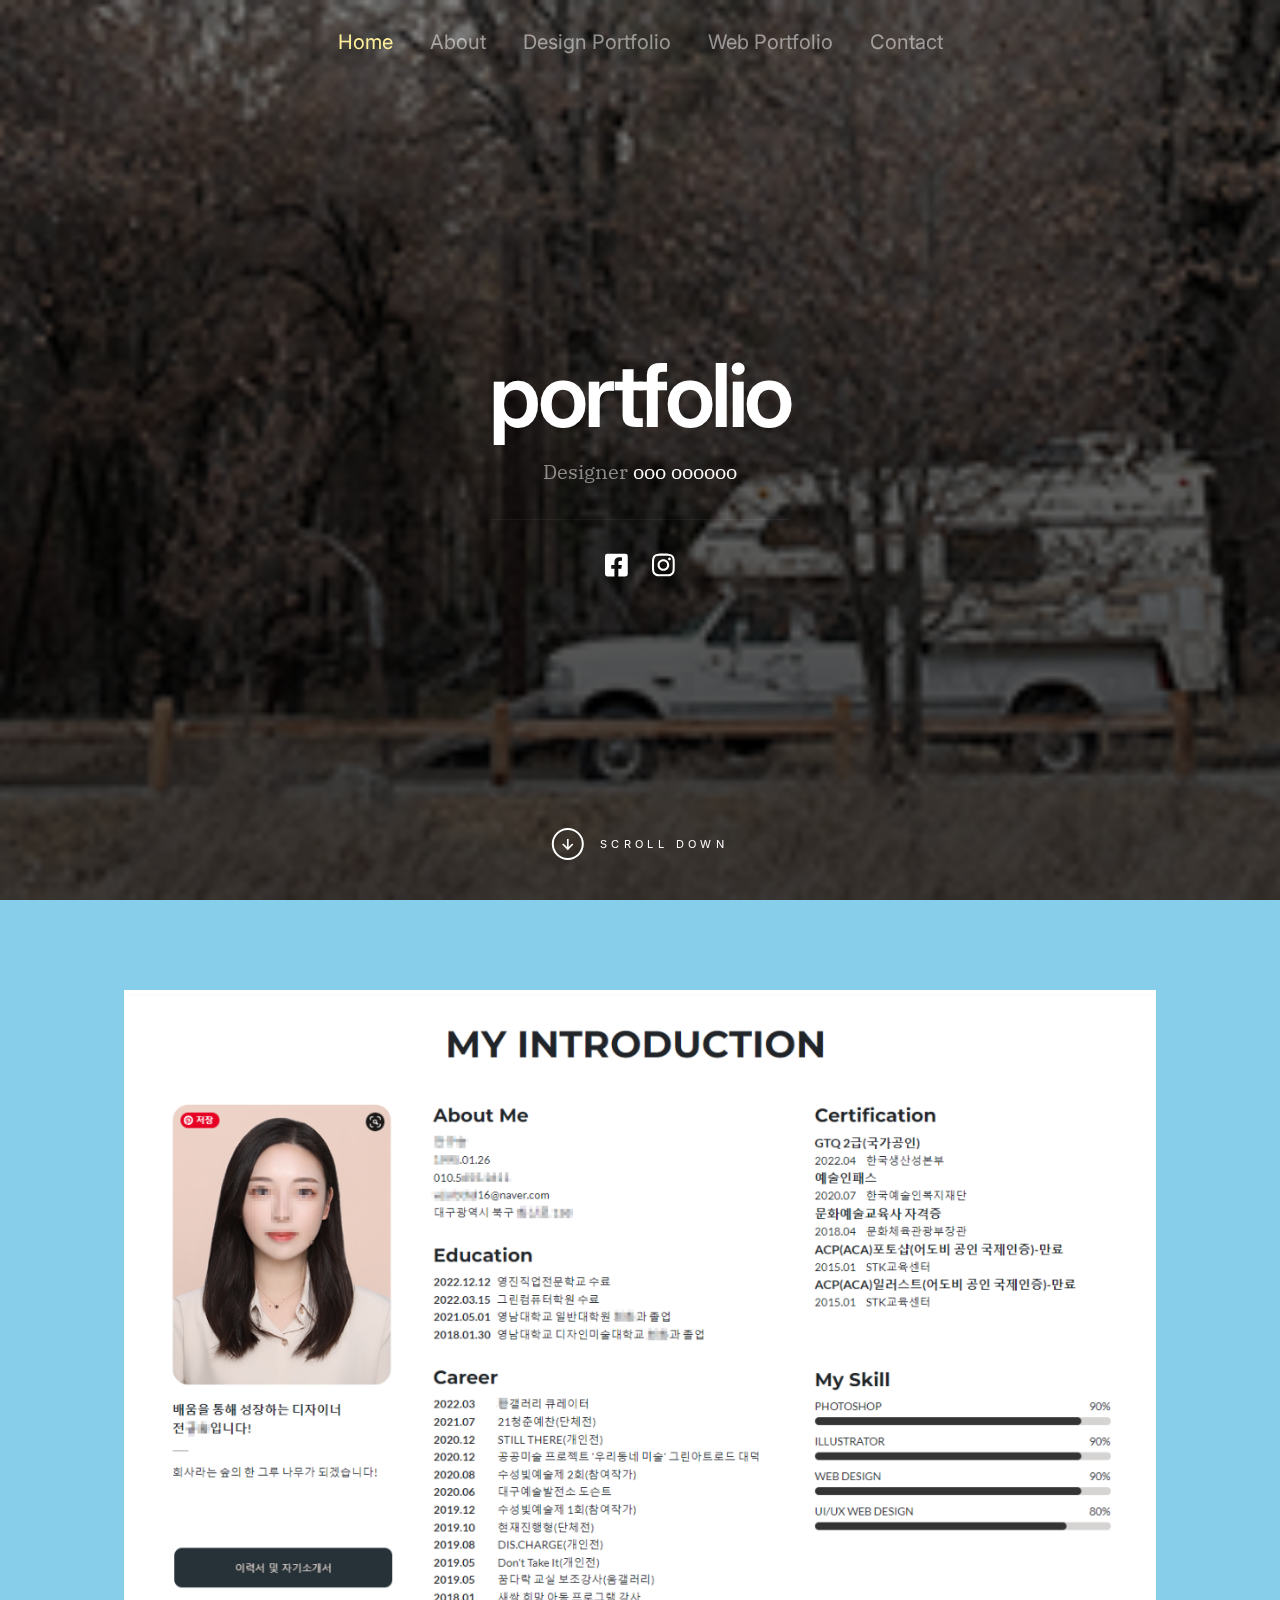
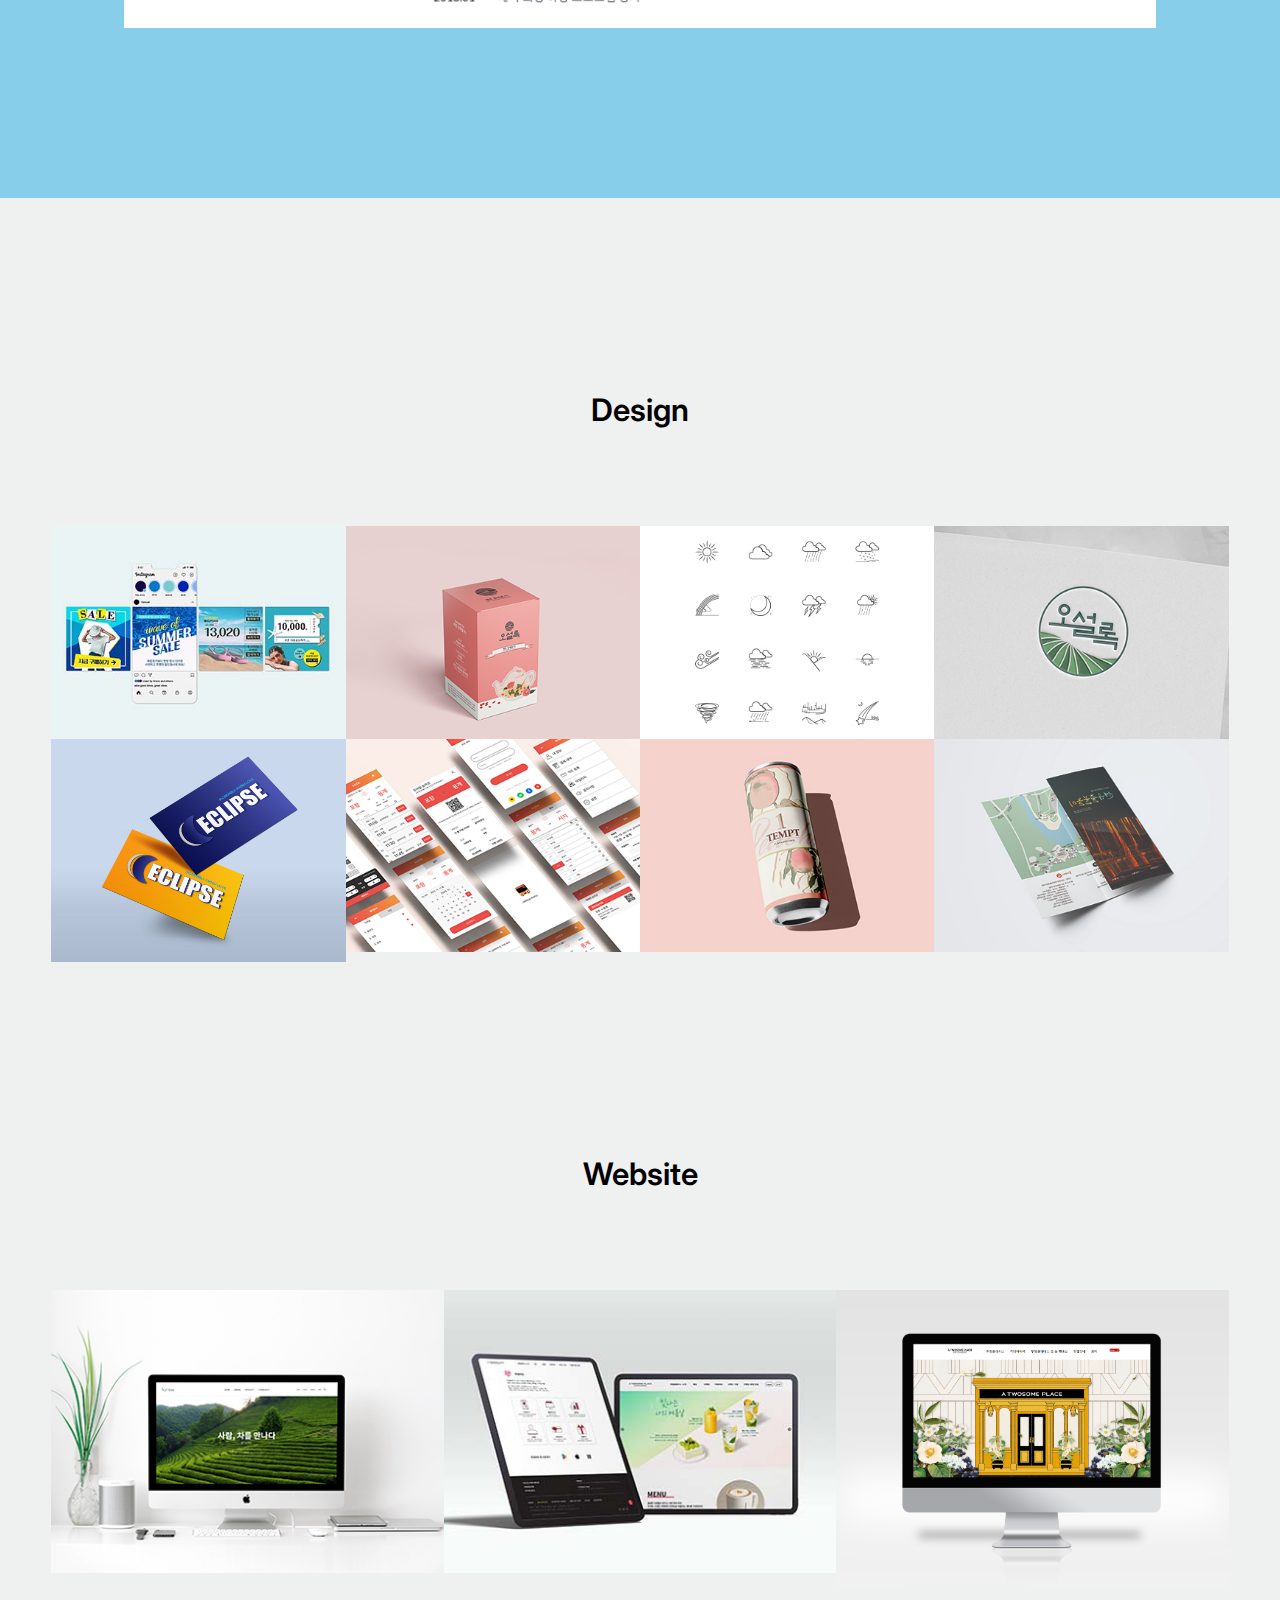
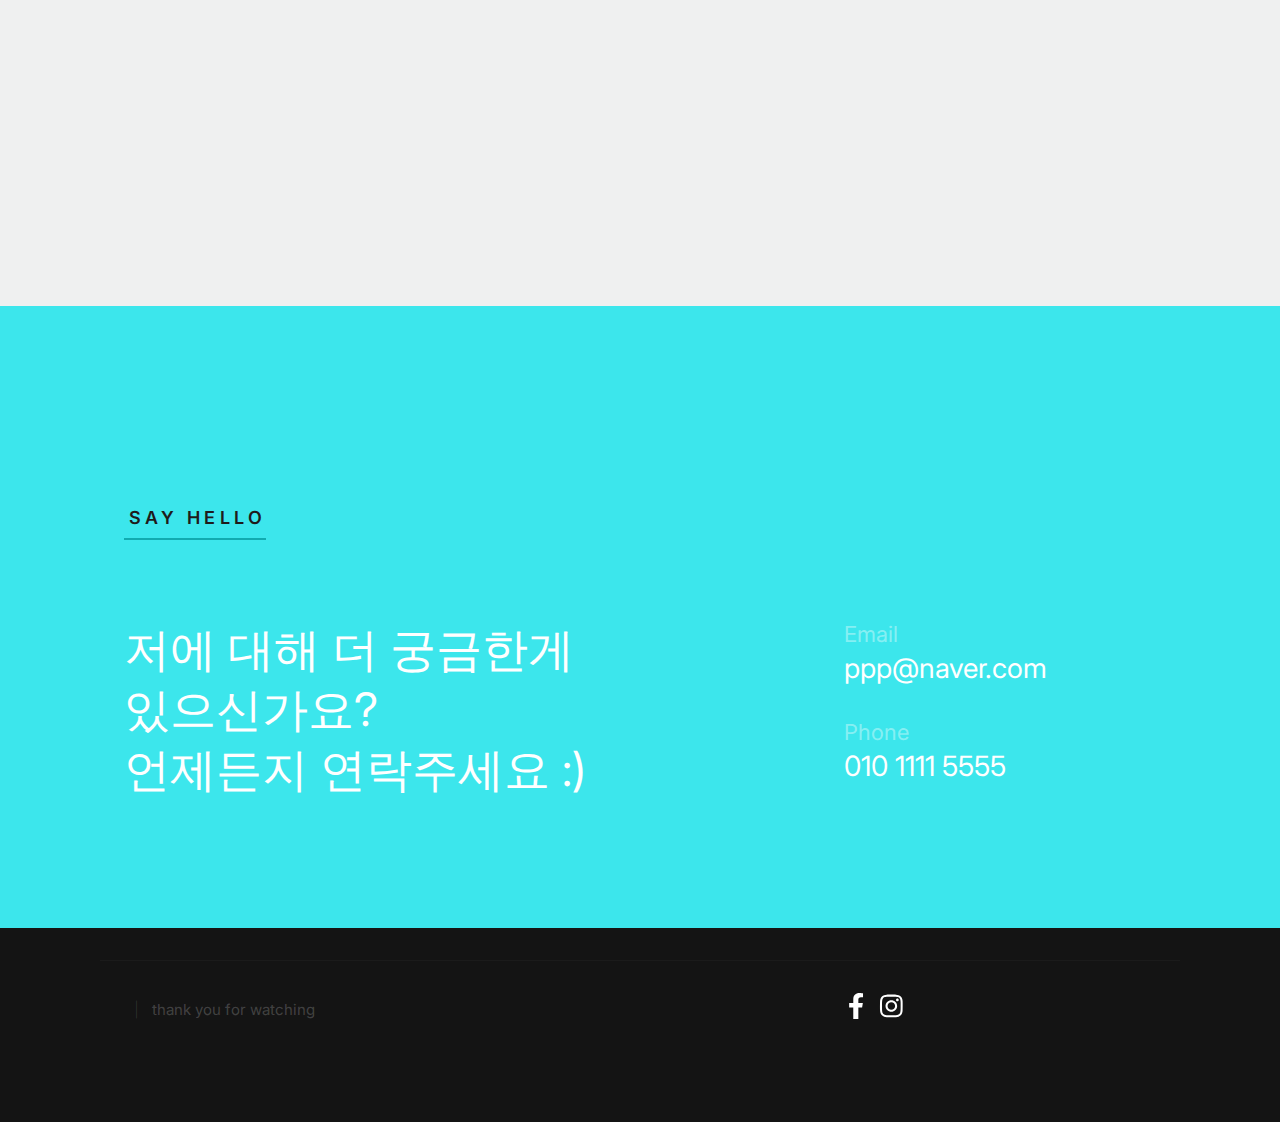
==== index.html @ 95a9b595 "이름 변경" ====
<!DOCTYPE html>
<html class="no-js" lang="en">

<head>

    <!--- basic page needs
    ================================================== -->
    <meta charset="utf-8">
    <title>ooo's Portfolio </title>
    <meta name="description" content="portfolio">

    <!-- mobile specific metas
    ================================================== -->
    <meta name="viewport" content="width=device-width, initial-scale=1">

    <!-- CSS
    ================================================== -->
    <link rel="stylesheet" href="css/styles.css">
    <link rel="stylesheet" href="css/vendor.css">

    <!-- script
    ================================================== -->
    <script defer src="js/vendor/fontawesome/all.min.js"></script>

    <!-- favicons
    ================================================== -->
    <link rel="apple-touch-icon" sizes="180x180" href="apple-touch-icon.png">
    <link rel="icon" type="image/png" sizes="32x32" href="favicon-32x32.png">
    <link rel="icon" type="image/png" sizes="16x16" href="favicon-16x16.png">
    <link rel="manifest" href="site.webmanifest">

</head>

<body id="top" class="ss-preload">


    <!-- preloader
    ================================================== -->
    <div id="preloader">
        <div id="loader"></div>
    </div>


    <!-- header
    ================================================== -->
    <header class="s-header">
        <div class="row s-header__nav-wrap">
            <nav class="s-header__nav">
                <ul>
                    <li class="current"><a class="smoothscroll" href="#hero">Home</a></li>
                    <li><a class="smoothscroll" href="#about">About</a></li>
                    <li><a class="smoothscroll" href="#portfolio">Design Portfolio</a></li>
                    <li><a class="smoothscroll" href="#portfolio2">Web Portfolio</a></li>
                    <li><a class="smoothscroll" href="#contact">Contact</a></li>
                </ul>
            </nav>
        </div> <!-- end row -->

        <a class="s-header__menu-toggle" href="#0" title="Menu">
            <span class="s-header__menu-icon"></span>
        </a>
    </header> <!-- end s-header -->


    <!-- hero
    ================================================== -->
    <section id="hero" class="s-hero target-section">
        <div class="s-hero__bg rellax" data-rellax-speed="-7"></div>
        <div class="row s-hero__content">
            <div class="column">
                <div class="s-hero__content-about">
                    <h1 class="dancing">portfolio</h1>
                    <h3>
                        Designer <a class="smoothscroll" href="#about">ooo oooooo</a>
                    </h3>

                    <div class="s-hero__content-social">
                        <a href="" target="_blank"><i class="fab fa-facebook-square" aria-hidden="true"></i></a>
                        <a href="" target="_blank"><i class="fab fa-instagram" aria-hidden="true"></i></a>
                    </div>
                </div> <!-- end s-hero__content-about -->
            </div>
        </div> <!-- s-hero__content -->

        <div class="s-hero__scroll">
            <a href="#about" class="s-hero__scroll-link smoothscroll">
                <span class="scroll-arrow">
                    <svg xmlns="http://www.w3.org/2000/svg" width="24" height="24" viewBox="0 0 24 24" style="fill:rgba(0, 0, 0, 1);">
                        <path d="M18.707 12.707L17.293 11.293 13 15.586 13 6 11 6 11 15.586 6.707 11.293 5.293 12.707 12 19.414z"></path>
                    </svg>
                </span>
                <span class="scroll-text">Scroll Down</span>
            </a>
        </div> <!-- s-hero__scroll -->
    </section> <!-- end s-hero -->


    <!-- about
    ================================================== -->
    <section id="about" class="s-about target-section">
        <div class="row">
            <div class="column large-12 tab-12">
                <img src="images/about.png">
            </div>
        </div> <!-- end row -->
    </section> <!-- end s-about -->


    <!-- portfolio
    ================================================== -->
    <section id="portfolio" class="s-portfolio target-section">

        <div class="row s-portfolio__header">
            <div class="column large-12">
                <h3>Design </h3>
            </div>
        </div>

        <div class="row collapse block-large-1-4 block-medium-1-4 block-tab-1-2 block-500-stack folio-list">
            <div class="column folio-item">
                <a href="#modal-01" class="folio-item__thumb">
                    <img src="images/portfolio/port04.jpg" srcset="images/portfolio/port04.jpg, 
                                 images/portfolio/port04.jpg" alt="">
                </a>
            </div> <!-- end folio-item -->

            <div class="column folio-item">
                <a href="#modal-02" class="folio-item__thumb">
                    <img src="images/portfolio/port07.jpg" srcset="images/portfolio/port07.jpg, 
                                 images/portfolio/port07.jpg" alt="">
                </a>
            </div> <!-- end folio-item -->

            <div class="column folio-item">
                <a href="#modal-03" class="folio-item__thumb">
                    <img src="images/portfolio/port09.jpg" srcset="images/portfolio/port09.jpg, 
                                 images/portfolio/port09.jpg" alt="">
                </a>
            </div> <!-- end folio-item -->

            <div class="column folio-item">
                <a href="#modal-04" class="folio-item__thumb">
                    <img src="images/portfolio/port10.jpg" srcset="images/portfolio/port10.jpg, 
                                 images/portfolio/port02.jpg" alt="">
                </a>
            </div> <!-- end folio-item -->

            <div class="column folio-item">
                <a href="#modal-05" class="folio-item__thumb">
                    <img src="images/portfolio/logo1.png" srcset="images/portfolio/logo1.png, 
                                 images/portfolio/port10.png" alt="">
                </a>
            </div> <!-- end folio-item -->

            <div class="column folio-item">
                <a href="#modal-06" class="folio-item__thumb">
                    <img src="images/portfolio/port02.jpg" srcset="images/portfolio/port02.jpg, 
                                 images/portfolio/port10.jpg" alt="">
                </a>
            </div> <!-- end folio-item -->

            <div class="column folio-item">
                <a href="#modal-07" class="folio-item__thumb">
                    <img src="images/portfolio/port11.jpg" srcset="images/portfolio/port11.jpg, 
                                 images/portfolio/port11.jpg" alt="">
                </a>
            </div> <!-- end folio-item -->

            <div class="column folio-item">
                <a href="#modal-08" class="folio-item__thumb">
                    <img src="images/portfolio/port08.jpg" srcset="images/portfolio/port08.jpg, 
                                 images/portfolio/port08.jpg" alt="">
                </a>
            </div>
            <!-- end folio-item -->

        </div> <!-- end folio-list -->


        <!-- portfolio2
    ================================================== -->
        <section id="portfolio2" class="s-portfolio target-section">
            <div class="row s-portfolio__header">
                <div class="column large-12">
                    <h3>Website</h3>
                </div>
            </div>

            <div class="row collapse block-large-1-3 block-medium-1-3 block-tab-1-2 block-500-stack folio-list">

                <div class="column folio-item">
                    <a href="#modal-09" class="folio-item__thumb">
                        <img src="images/portfolio/port05.jpg" srcset="images/portfolio/port05.jpg, 
                                 images/portfolio/port05.jpg" alt="">
                    </a>

                </div> <!-- end folio-item -->
                <div class="column folio-item">
                    <a href="#modal-10" class="folio-item__thumb">
                        <img src="images/portfolio/port01.jpg" srcset="images/portfolio/port01.jpg, 
                                 images/portfolio/port01.jpg" alt="">
                    </a>
                </div> <!-- end folio-item -->
                <div class="column folio-item">
                    <a href="#modal-11" class="folio-item__thumb">
                        <img src="images/portfolio/shm.png" srcset="images/portfolio/shm.png, 
                                 images/portfolio/shm.png" alt="">
                    </a>
                </div> <!-- end folio-item -->
            </div>
        </section>


        <!-- Modal Templates Popup
        =========================================================== -->
        <div id="modal-01" hidden>
            <div class="modal-popup">
                <img src="images/portfolio/01.jpg" alt="" />

                <div class="modal-popup__desc">
                    <h5> 라이브플래닛 </h5>
                    <div>
                        <p class="ps"></p>
                        <ul class="modal-popup__cat">
                            <li>UI/UX Design </li>
                            <li>Product Design</li>
                        </ul>
                        <!--                        <a href="https://dlwjd950.cafe24.com/" target="_blank" class="modal-popup__details"></a>-->
                    </div>
                </div>
            </div>
        </div> <!-- end modal -->

        <div id="modal-02" hidden>
            <div class="modal-popup">
                <img src="images/portfolio/m04.jpg" alt="" />

                <div class="modal-popup__desc">
                    <h5> 아지냥이 UX/UI 리뉴얼 디자인 </h5>
                    <div>
                        <p class="ps"></p>
                        <ul class="modal-popup__cat">
                            <li>UI/UX Design</li>
                            <li>Figma</li>
                            <li>Illustration</li>
                        </ul>
                    </div>

                </div>

            </div>
        </div> <!-- end modal -->

        <div id="modal-03" hidden>
            <div class="modal-popup">
                <img src="images/portfolio/gallery/04.jpg" alt="" />
                <div class="modal-popup__desc">
                    <h5> 기획전 디자인 </h5>
                    <p class="ps"></p>
                    <ul class="modal-popup__cat">
                        <li> Photoshop </li>
                        <li> Illustrator </li>
                    </ul>
                    <a href="https://whip-hawthorn-707.notion.site/dd5f001704ab401f9f159dbafc8eb142?v=16f1c2e330794a08ac2a9f6a96695643" target="_blank" class="modal-popup__details"> 배너&기획전 전체보기 </a>
                </div>
            </div>
        </div> <!-- end modal -->

        <div id="modal-04" hidden>
            <div class="modal-popup">
                <img src="images/portfolio/gallery/상세페이지.jpg" alt="" />

                <div class="modal-popup__desc">
                    <h5>애니메리코이 블랑킷 제품 상세페이지</h5>
                    <p class="ps"></p>
                    <ul class="modal-popup__cat">
                        <li>Product Detail Page</li>
                        <li>Illustration</li>
                    </ul>
                </div>

            </div>
        </div> <!-- end modal -->

        <div id="modal-05" hidden>
            <div class="modal-popup">
                <img src="images/portfolio/gallery/05.jpg" alt="" />
                <div class="modal-popup__desc">
                    <h5>배너&amp;페이지 디자인</h5>
                    <p class="ps"></p>
                    <ul class="modal-popup__cat">
                        <li>Photoshop</li>
                        <li>Illustrator</li>
                    </ul>
                    <a href="#" class="modal-popup__details"> 배너&amp;페이지 디자인 전체보기</a>
                </div>
            </div>
        </div> <!-- end modal -->

        <div id="modal-06" hidden>
            <div class="modal-popup">
                <img src="images/portfolio/06.jpg" alt="" />
                <div class="modal-popup__desc">
                    <h5> 설로인 상세페이지 디자인 </h5>
                    <p class="ps"></p>
                    <ul class="modal-popup__cat">
                        <li>Photoshop</li>
                        <li>Illustrator</li>
                        <li>Figma</li>
                    </ul>
                    <p><a href=""> 페이지 전체보기 </a></p>
                </div>
            </div>
        </div> <!-- end modal -->

        <div id="modal-07" hidden>
            <div class="modal-popup">
                <img src="images/portfolio/07.jpg" alt="" />
                <div class="modal-popup__desc">
                    <h5> 땅땅집밥 상세페이지 디자인 </h5>
                    <p class="ps"></p>
                    <ul class="modal-popup__cat">
                        <li>Photoshop</li>
                        <li>Illustrator</li>
                    </ul>
                    <p><a href="" target="_blank" class="modal-popup__details"> 페이지 전체보기 </a></p>
                </div>
            </div>
        </div> <!-- end modal -->

        <div id="modal-08" hidden>
            <div class="modal-popup">
                <img src="images/portfolio/gallery/상세페이지6.jpg" alt="" />

                <div class="modal-popup__desc">
                    <h5>카드뉴스 디자인</h5>
                    <p class="ps"></p>
                    <ul class="modal-popup__cat">
                        <li>Card News Design</li>
                    </ul>
                </div>

            </div>
        </div> <!-- end modal -->

        <div id="modal-09" hidden>
            <div class="modal-popup">
                <img src="images/portfolio/p02.jpg" alt="" />
                <div class="modal-popup__desc">
                    <h5>헉슬리 홈페이지 반응형 웹사이트</h5>
                    <!--                    <p class="ps"></p>-->
                    <ul class="modal-popup__cat">
                        <li>Responsive Web Design</li>
                        <li>html &amp; css</li>
                        <li>Javascript&amp; Jquery</li>
                    </ul>
                    <div class="link">
                        <a href="http://bootnip.dothome.co.kr/project.pdf" target="_blank" class="modal-popup__details"> 기획서 보기 </a>
                        <a href="http://dalsrun.dothome.co.kr/huxley/index.html" class="modal-popup__details"> 사이트 바로가기 </a>
                    </div>
                </div>

                <!-- <a href="https://www.behance.net/" class="modal-popup__details">Project link</a> -->
            </div>
        </div> <!-- end modal -->

        <div id="modal-10" hidden>
            <div class="modal-popup">
                <img src="images/portfolio/p10.jpg" alt="" />
                <div class="modal-popup__desc">
                    <h5>카페 파스쿠찌 홈페이지 리뉴얼 디자인</h5>
                    <p class="ps"></p>
                    <ul class="modal-popup__cat">
                        <li>Renewal Web Design</li>
                        <li>html5 &amp; css5</li>
                        <li>Javascript&amp; Jquery</li>
                    </ul>
                    <div class="link">
                        <a href="http://bootnip.dothome.co.kr/project.pdf" target="_blank" class="modal-popup__details"> 기획서 보기 </a>
                        <a href="http://gkflfl333.cafe24.com/" target="_blank" class="modal-popup__details"> Figma Design </a>
                        <a href="http://portfoliolj.dothome.co.kr/pascucci/" target="_blank" class="modal-popup__details"> 사이트 바로가기</a>
                    </div>
                </div>
            </div>
        </div> <!-- end modal -->

        <div id="modal-11" hidden>
            <div class="modal-popup">
                <img src="images/portfolio/p11.jpg" alt="" />

                <div class="modal-popup__desc">
                    <h5> 라이브플래닛 카페24 Shoppimg mal</h5>
                    <div>
                        <p class="ps"></p>
                        <ul class="modal-popup__cat">
                            <li>Cafe24</li>
                            <li>Product Design</li>
                        </ul>
                        <div class="link">
                            <a href="https://dlwjd950.cafe24.com/" target="_blank" class="modal-popup__details">사이트 바로가기</a>
                        </div>
                    </div>
                </div>
            </div>
        </div> <!-- end modal -->
    </section> <!-- end s-portfolio -->


    <!-- contact
    ================================================== -->
    <section id="contact" class="s-contact target-section">
        <div class="row s-contact__header">
            <div class="column large-12">
                <h3 class="section-header-allcaps"> <span class="white">Say Hello</span></h3>
            </div>
        </div>
        <div class="row s-contact__content">
            <div class="column large-7 medium-12">
                <h4 class="huge-text">
                    저에 대해 더 궁금한게 <br>있으신가요? <br> 언제든지 연락주세요 :)
                </h4>
            </div>
            <div class="column large-4 medium-12">

                <div class="row contact-infos">
                    <div class="column large-12 medium-6 tab-12">
                        <div class="contact-block">
                            <h5 class="contact-block__header">
                                Email
                            </h5>
                            <p class="contact-block__content">
                                <a class="mailtoui" href="mailto:pppp0@naver.com">ppp@naver.com</a>
                            </p>
                        </div> <!-- end contact-block -->
                    </div>
                    <div class="column large-12 medium-6 tab-12">
                        <div class="contact-block">
                            <h5 class="contact-block__header">
                                Phone
                            </h5>
                            <p class="contact-block__content">
                                <a href="tel:+11115555">010 1111 5555</a>
                            </p>
                        </div> <!-- end contact-block -->
                    </div>
                </div> <!-- end contact-infos -->
            </div>
        </div> <!-- s-contact__content -->
    </section> <!-- end s-contact -->


    <!-- footer
    ================================================== -->
    <footer class="s-footer">
        <div class="row">
            <div class="column large-4 medium-6 w-1000-stack s-footer__social-block">
                <ul class="s-footer__social">
                    <li><a href="" target="_blank"><i class="fab fa-facebook-f" aria-hidden="true"></i></a></li>
                    <li><a href="" target="_blank"><i class="fab fa-instagram" aria-hidden="true"></i></a></li>
                </ul>
            </div>

            <div class="column large-7 medium-6 w-1000-stack ss-copyright">
                <span> </span>
                <span>thank you for watching </span>
            </div>
        </div>

        <div class="ss-go-top">
            <a class="smoothscroll" title="Back to Top" href="#top">
                <svg xmlns="http://www.w3.org/2000/svg" viewBox="0 0 24 24">
                    <path d="M6 4h12v2H6zm5 10v6h2v-6h5l-6-6-6 6z" />
                </svg>
            </a>
        </div> <!-- end ss-go-top -->
    </footer>


    <!-- Java Script
    ================================================== -->
    <script src="js/plugins.js"></script>
    <script src="js/main.js"></script>

</body>

</html>
---- css/styles.css ----
/* =================================================================== 
 * Ceevee Main Stylesheet
 * Template Ver. 2.0.0
 * 01-03-2021
 * ------------------------------------------------------------------
 *
 * TOC:
 * # settings and variables
 *      ## fonts
 *      ## colors
 *      ## vertical spacing and typescale
 *      ## grid variables
 * # normalize
 * # basic/base setup styles
 *      ## media
 *      ## typography resets
 *      ## links
 *      ## inputs
 * # Grid v3.0.0
 *      ## medium screen devices
 *      ## tablets
 *      ## mobile devices
 *      ## small mobile devices <= 400px
 * # block grids
 *      ## block grids - medium screen devices
 *      ## block grids - tablets
 *      ## block grids - mobile devices
 *      ## block grids - small mobile devices <= 400px
 * # MISC 
 * # custom grid, block grid STACK breakpoints
 * # base style overrides 
 *      ## links
 * # typography & general theme styles
 *      ## Lists
 *      ## responsive video container
 *      ## floated image
 *      ## tables
 *      ## spacing
 * # preloader
 *      ## page loaded
 * # forms 
 *      ## Style Placeholder Text
 * # buttons 
 * # additional components
 *      ## skillbars
 *      ## alert box
 *      ## pagination 
 * # common and reusable styles
 *      ## animation stuff 
 *      ## MailtoUI style overrides
 * # site header
 *      ## header nav
 *      ## mobile menu toggle 
 * # hero
 *      ## hero content
 *      ## hero social
 *      ## hero scrolldown
 *      ## animate intro content
 * # resume 
 *      ## resume block
 * # portfolio
 *      ## portfolio list
 *      ## modal popup
 * # CTA
 * # testimonials
 *      ## swiper style overrides
 *      ## testimonial slider 
 * # contact
 *      ## contact block
 * # footer
 *      ## footer social
 *      ## copyright
 *      ## go top
 *
 * ------------------------------------------------------------------ */


/* ===================================================================
 * # settings and variables
 *
 * ------------------------------------------------------------------- */

/* ------------------------------------------------------------------- 
 * ## fonts
 * ------------------------------------------------------------------- */
@import url("https://fonts.googleapis.com/css2?family=IBM+Plex+Serif:ital,wght@0,300;0,400;0,500;0,600;0,700;1,200;1,300;1,400;1,500;1,600&family=Inter:wght@300;400;500;600;700&display=swap");

:root {
    --font-1: "Inter", sans-serif;
    --font-2: "IBM Plex Serif", serif;
    /* monospace
     */
    --font-mono: Consolas, "Andale Mono", Courier, "Courier New", monospace;
}

/* ------------------------------------------------------------------- 
 * ## colors
 * ------------------------------------------------------------------- */
:root {
    /* color-1(#11ABB0)
     * color-2(#F06000)
     */
    --color-1: hsla(182, 82%, 38%, 1);
    --color-2: hsla(24, 100%, 47%, 1);

    /* theme color variations
     */
    --color-1-lighter: hsla(182, 82%, 58%, 1);
    --color-1-light: hsla(182, 82%, 48%, 1);
    --color-1-dark: hsla(182, 82%, 28%, 1);
    --color-1-darker: hsla(182, 82%, 18%, 1);
    --color-2-lighter: hsla(24, 100%, 67%, 1);
    --color-2-light: hsla(24, 100%, 57%, 1);
    --color-2-dark: hsla(24, 100%, 37%, 1);
    --color-2-darker: hsla(24, 100%, 27%, 1);

    /* feedback colors
     * color-error(#ffd1d2), color-success(#c8e675), 
     * color-info(#d7ecfb), color-notice(#fff099)
     */
    --color-active: hsla(359, 100%, 91%, 1);
    --color-success: hsla(76, 69%, 68%, 1);
    --color-info: hsla(205, 82%, 91%, 1);
    --color-notice: hsla(51, 100%, 80%, 1);
    --color-error-content: hsla(359, 50%, 50%, 1);
    --color-success-content: hsla(76, 29%, 28%, 1);
    --color-info-content: hsla(205, 32%, 31%, 1);
    --color-notice-content: hsla(51, 30%, 30%, 1);

    /* shades 
     * generated using 
     * Tint & Shade Generator 
     * (https://maketintsandshades.com/)
     */
    --color-black: #000000;
    --color-gray-19: #0a0a0a;
    --color-gray-18: #141414;
    --color-gray-17: #1e1e1e;
    --color-gray-16: #282828;
    --color-gray-15: #323333;
    --color-gray-14: #3b3d3d;
    --color-gray-13: #454747;
    --color-gray-12: #4f5151;
    --color-gray-11: #595b5b;
    --color-gray-10: #636565;
    --color-gray-9: #737474;
    --color-gray-8: #828484;
    --color-gray-7: #929393;
    --color-gray-6: #a1a3a3;
    --color-gray-5: #b1b2b2;
    --color-gray-4: #c1c1c1;
    --color-gray-3: #d0d1d1;
    --color-gray-2: #e0e0e0;
    --color-gray-1: #eff0f0;
    --color-white: #ffffff;

    /* text
     */
    --color-text: var(--color-gray-16);
    --color-text-dark: var(--color-black);
    --color-text-light: var(--color-gray-7);
    --color-placeholder: var(--color-gray-7);

    /* buttons
     */
    --color-btn: var(--color-gray-3);
    --color-btn-text: var(--color-black);
    --color-btn-hover: var(--color-black);
    --color-btn-hover-text: var(--color-white);
    --color-btn-primary: var(--color-1);
    --color-btn-primary-text: var(--color-white);
    --color-btn-primary-hover: var(--color-2);
    --color-btn-primary-hover-text: var(--color-white);
    --color-btn-stroke: var(--color-black);
    --color-btn-stroke-text: var(--color-black);
    --color-btn-stroke-hover: var(--color-black);
    --color-btn-stroke-hover-text: var(--color-white);

    /* others
     */
    --color-bg: var(--color-gray-18);
    --color-border: var(--color-gray-2);
    --border-radius: 5px;
}

/* ------------------------------------------------------------------- 
 * ## vertical spacing and typescale
 * ------------------------------------------------------------------- */
:root {

    /* spacing
     * base font size: 18px 
     * vertical space unit : 32px
     */
    --base-size: 62.5%;
    --base-font-size: 1.8rem;
    --space: 3.2rem;

    /* vertical spacing 
     */
    --vspace-0_125: calc(0.125 * var(--space));
    --vspace-0_25: calc(0.25 * var(--space));
    --vspace-0_5: calc(0.5 * var(--space));
    --vspace-0_75: calc(0.75 * var(--space));
    --vspace-0_875: calc(0.875 * var(--space));
    --vspace-1: calc(var(--space));
    --vspace-1_25: calc(1.25 * var(--space));
    --vspace-1_5: calc(1.5 * var(--space));
    --vspace-1_75: calc(1.75 * var(--space));
    --vspace-2: calc(2 * var(--space));
    --vspace-2_5: calc(2.5 * var(--space));
    --vspace-3: calc(3 * var(--space));
    --vspace-3_5: calc(3.5 * var(--space));
    --vspace-4: calc(4 * var(--space));
    --vspace-4_5: calc(4.5 * var(--space));
    --vspace-5: calc(5 * var(--space));

    /* type scale
     * ratio 1:2 | base: 18px
     * -------------------------------------------------------
     *
     * --text-display-3 = (77.40px)
     * --text-display-2 = (64.50px)
     * --text-display-1 = (53.75px)
     * --text-xxxl      = (44.79px)
     * --text-xxl       = (37.32px)
     * --text-xl        = (31.10px)
     * --text-lg        = (25.92px)
     * --text-md        = (21.60px)
     * --text-size      = (18.00px) BASE
     * --text-sm        = (15.00px)
     * --text-xs        = (12.50px)
     *
     * -------------------------------------------------------
     */
    --text-scale-ratio: 1.2;
    --text-size: var(--base-font-size);
    --text-xs: calc((var(--text-size) / var(--text-scale-ratio)) / var(--text-scale-ratio));
    --text-sm: calc(var(--text-xs) * var(--text-scale-ratio));
    --text-md: calc(var(--text-sm) * var(--text-scale-ratio) * var(--text-scale-ratio));
    --text-lg: calc(var(--text-md) * var(--text-scale-ratio));
    --text-xl: calc(var(--text-lg) * var(--text-scale-ratio));
    --text-xxl: calc(var(--text-xl) * var(--text-scale-ratio));
    --text-xxxl: calc(var(--text-xxl) * var(--text-scale-ratio));
    --text-display-1: calc(var(--text-xxxl) * var(--text-scale-ratio));
    --text-display-2: calc(var(--text-display-1) * var(--text-scale-ratio));
    --text-display-3: calc(var(--text-display-2) * var(--text-scale-ratio));

    /* default button height
     */
    --vspace-btn: var(--vspace-2);
}

/* on mobile devices below 600px
 */
@media screen and (max-width: 600px) {
    :root {
        --base-font-size: 1.6rem;
        --space: 2.8rem;
    }
}

/* ------------------------------------------------------------------- 
 * ## grid variables
 * ------------------------------------------------------------------- */
:root {

    /* widths for rows and containers
     */
    --width-full: 100%;
    --width-max: 1080px;
    --width-wide: 1400px;
    --width-wider: 1600px;
    --width-widest: 1800px;
    --width-narrow: 800px;
    --width-narrower: 600px;
    --width-grid-max: var(--width-max);

    /* gutters
     */
    --gutter-lg: 2.4rem;
    --gutter-md: 2rem;
    --gutter-mob: 1rem;
}


/* ==========================================================================
 * # normalize
 * normalize.css v8.0.1 | MIT License |
 * github.com/necolas/normalize.css
 *
 * -------------------------------------------------------------------------- */

/* ------------------------------------------------------------------- 
 * ## document
 * ------------------------------------------------------------------- */

/* 1. Correct the line height in all browsers.
 * 2. Prevent adjustments of font size after orientation changes in iOS.*/

html {
    line-height: 1.15;
    /* 1 */
    -webkit-text-size-adjust: 100%;
    /* 2 */
}

/* ------------------------------------------------------------------- 
 * ## sections
 * ------------------------------------------------------------------- */

/* Remove the margin in all browsers. */

body {
    margin: 0;
}

/* Render the `main` element consistently in IE. */

main {
    display: block;
}

/* Correct the font size and margin on `h1` elements within `section` and
 * `article` contexts in Chrome, Firefox, and Safari. */

h1 {
    font-size: 2em;
    margin: 0.67em 0;
}

/* ------------------------------------------------------------------- 
 * ## grouping
 * ------------------------------------------------------------------- */

/* 1. Add the correct box sizing in Firefox.
 * 2. Show the overflow in Edge and IE. */

hr {
    -webkit-box-sizing: content-box;
    box-sizing: content-box;
    /* 1 */
    height: 0;
    /* 1 */
    overflow: visible;
    /* 2 */
}

/* 1. Correct the inheritance and scaling of font size in all browsers.
 * 2. Correct the odd `em` font sizing in all browsers. */

pre {
    font-family: monospace, monospace;
    /* 1 */
    font-size: 1em;
    /* 2 */
}

/* ------------------------------------------------------------------- 
 * ## text-level semantics
 * ------------------------------------------------------------------- */

/* Remove the gray background on active links in IE 10. */

a {
    background-color: transparent;
}

/* 1. Remove the bottom border in Chrome 57-
 * 2. Add the correct text decoration in Chrome, Edge, IE, Opera, and Safari. */

abbr[title] {
    border-bottom: none;
    /* 1 */
    text-decoration: underline;
    /* 2 */
    -webkit-text-decoration: underline dotted;
    text-decoration: underline dotted;
    /* 2 */
}

/* Add the correct font weight in Chrome, Edge, and Safari. */

b,
strong {
    font-weight: bolder;
}

/* 1. Correct the inheritance and scaling of font size in all browsers.
 * 2. Correct the odd `em` font sizing in all browsers. */

code,
kbd,
samp {
    font-family: monospace, monospace;
    /* 1 */
    font-size: 1em;
    /* 2 */
}

/* Add the correct font size in all browsers. */

small {
    font-size: 80%;
}

/* Prevent `sub` and `sup` elements from affecting the line height in
 * all browsers. */

sub,
sup {
    font-size: 75%;
    line-height: 0;
    position: relative;
    vertical-align: baseline;
}

sub {
    bottom: -0.25em;
}

sup {
    top: -0.5em;
}

/* ------------------------------------------------------------------- 
 * ## embedded content
 * ------------------------------------------------------------------- */

/* Remove the border on images inside links in IE 10. */

img {
    border-style: none;
}

/* ------------------------------------------------------------------- 
 * ## forms
 * ------------------------------------------------------------------- */

/* 1. Change the font styles in all browsers.
 * 2. Remove the margin in Firefox and Safari. */

button,
input,
optgroup,
select,
textarea {
    font-family: inherit;
    /* 1 */
    font-size: 100%;
    /* 1 */
    line-height: 1.15;
    /* 1 */
    margin: 0;
    /* 2 */
}

/* Show the overflow in IE.
 * 1. Show the overflow in Edge. */

button,
input {
    /* 1 */
    overflow: visible;
}

/* Remove the inheritance of text transform in Edge, Firefox, and IE.
 * 1. Remove the inheritance of text transform in Firefox. */

button,
select {
    /* 1 */
    text-transform: none;
}

/* Correct the inability to style clickable types in iOS and Safari. */

button,
[type="button"],
[type="reset"],
[type="submit"] {
    -webkit-appearance: button;
}

/* Remove the inner border and padding in Firefox. */

button::-moz-focus-inner,
[type="button"]::-moz-focus-inner,
[type="reset"]::-moz-focus-inner,
[type="submit"]::-moz-focus-inner {
    border-style: none;
    padding: 0;
}

/* Restore the focus styles unset by the previous rule. */

button:-moz-focusring,
[type="button"]:-moz-focusring,
[type="reset"]:-moz-focusring,
[type="submit"]:-moz-focusring {
    outline: 1px dotted ButtonText;
}

/* Correct the padding in Firefox. */

fieldset {
    padding: 0.35em 0.75em 0.625em;
}

/* 1. Correct the text wrapping in Edge and IE.
 * 2. Correct the color inheritance from `fieldset` elements in IE.
 * 3. Remove the padding so developers are not caught out when they zero out
 *    `fieldset` elements in all browsers. */

legend {
    -webkit-box-sizing: border-box;
    box-sizing: border-box;
    /* 1 */
    color: inherit;
    /* 2 */
    display: table;
    /* 1 */
    max-width: 100%;
    /* 1 */
    padding: 0;
    /* 3 */
    white-space: normal;
    /* 1 */
}

/* Add the correct vertical alignment in Chrome, Firefox, and Opera. */

progress {
    vertical-align: baseline;
}

/* Remove the default vertical scrollbar in IE 10+. */

textarea {
    overflow: auto;
}

/* 1. Add the correct box sizing in IE 10.
 * 2. Remove the padding in IE 10. */

[type="checkbox"],
[type="radio"] {
    -webkit-box-sizing: border-box;
    box-sizing: border-box;
    /* 1 */
    padding: 0;
    /* 2 */
}

/* Correct the cursor style of increment and decrement buttons in Chrome. */

[type="number"]::-webkit-inner-spin-button,
[type="number"]::-webkit-outer-spin-button {
    height: auto;
}

/* 1. Correct the odd appearance in Chrome and Safari.
 * 2. Correct the outline style in Safari. */

[type="search"] {
    -webkit-appearance: textfield;
    /* 1 */
    outline-offset: -2px;
    /* 2 */
}

/* Remove the inner padding in Chrome and Safari on macOS. */

[type="search"]::-webkit-search-decoration {
    -webkit-appearance: none;
}

/* 1. Correct the inability to style clickable types in iOS and Safari.
 * 2. Change font properties to `inherit` in Safari. */

::-webkit-file-upload-button {
    -webkit-appearance: button;
    /* 1 */
    font: inherit;
    /* 2 */
}

/* ------------------------------------------------------------------- 
 * ## interactive
 * ------------------------------------------------------------------- */

/* Add the correct display in Edge, IE 10+, and Firefox. */

details {
    display: block;
}

/* Add the correct display in all browsers. */

summary {
    display: list-item;
}

/* ------------------------------------------------------------------- 
 * ## misc
 * ------------------------------------------------------------------- */

/* Add the correct display in IE 10+. */

template {
    display: none;
}

/* Add the correct display in IE 10. */

[hidden] {
    display: none;
}


/* ===================================================================
 * # basic/base setup styles
 *
 * ------------------------------------------------------------------- */
html {
    font-size: 62.5%;
    -webkit-box-sizing: border-box;
    box-sizing: border-box;
}

*,
*::before,
*::after {
    -webkit-box-sizing: inherit;
    box-sizing: inherit;
}

body {
    font-weight: normal;
    line-height: 1;
    word-wrap: break-word;
    -moz-font-smoothing: grayscale;
    -moz-osx-font-smoothing: grayscale;
    -webkit-font-smoothing: antialiased;
    -webkit-overflow-scrolling: touch;
    -webkit-text-size-adjust: none;
}

/* ------------------------------------------------------------------- 
 * ## media
 * ------------------------------------------------------------------- */
svg,
img,
video embed,
iframe,
object {
    max-width: 100%;
    height: auto;
}

/* ------------------------------------------------------------------- 
 * ## typography resets
 * ------------------------------------------------------------------- */
div,
dl,
dt,
dd,
ul,
ol,
li,
h1,
h2,
h3,
h4,
h5,
h6,
pre,
form,
p,
blockquote,
th,
td {
    margin: 0;
    padding: 0;
}

p {
    font-size: inherit;
    text-rendering: optimizeLegibility;
}

em,
i {
    font-style: italic;
    line-height: inherit;
}

strong,
b {
    font-weight: bold;
    line-height: inherit;
}

small {
    font-size: 60%;
    line-height: inherit;
}

ol,
ul {
    list-style: none;
}

li {
    display: block;
}

/* ------------------------------------------------------------------- 
 * ## links
 * ------------------------------------------------------------------- */
a {
    text-decoration: none;
    line-height: inherit;
}

a img {
    border: none;
}

/* ------------------------------------------------------------------- 
 * ## inputs
 * ------------------------------------------------------------------- */
fieldset {
    margin: 0;
    padding: 0;
}

input[type="email"],
input[type="number"],
input[type="search"],
input[type="text"],
input[type="tel"],
input[type="url"],
input[type="password"],
textarea {
    -webkit-appearance: none;
    -moz-appearance: none;
    appearance: none;
}


/* ===================================================================
 * # Grid v3.0.0
 *
 *   -----------------------------------------------------------------
 * - Grid breakpoints are based on MAXIMUM WIDTH media queries, 
 *   meaning they apply to that one breakpoint and ALL THOSE BELOW IT.
 * - Grid columns without a specified width will automatically layout 
 *   as equal width columns.
 * ------------------------------------------------------------------- */

/* rows
 * ------------------------------------- */
.row {
    width: 92%;
    max-width: var(--width-grid-max);
    margin: 0 auto;
    display: -ms-flexbox;
    display: -webkit-box;
    display: flex;
    -ms-flex-flow: row wrap;
    -webkit-box-orient: horizontal;
    -webkit-box-direction: normal;
    flex-flow: row wrap;
}

.row .row {
    width: auto;
    max-width: none;
    margin-left: calc(var(--gutter-lg) * -1);
    margin-right: calc(var(--gutter-lg) * -1);
}

/* columns
 * -------------------------------------- */
.column {
    -ms-flex: 1 1 0%;
    -webkit-box-flex: 1;
    flex: 1 1 0%;
    padding: 0 var(--gutter-lg);
}

.collapse > .column,
.column.collapse {
    padding: 0;
}

/* flex row containers utility classes
 */
.row.row-wrap {
    -ms-flex-wrap: wrap;
    flex-wrap: wrap;
}

.row.row-nowrap {
    -ms-flex-wrap: none;
    flex-wrap: nowrap;
}

.row.row-y-top {
    -ms-flex-align: start;
    -webkit-box-align: start;
    align-items: flex-start;
}

.row.row-y-bottom {
    -ms-flex-align: end;
    -webkit-box-align: end;
    align-items: flex-end;
}

.row.row-y-center {
    -ms-flex-align: center;
    -webkit-box-align: center;
    align-items: center;
}

.row.row-stretch {
    -ms-flex-align: stretch;
    -webkit-box-align: stretch;
    align-items: stretch;
}

.row.row-baseline {
    -ms-flex-align: baseline;
    -webkit-box-align: baseline;
    align-items: baseline;
}

.row.row-x-left {
    -ms-flex-pack: start;
    -webkit-box-pack: start;
    justify-content: flex-start;
}

.row.row-x-right {
    -ms-flex-pack: end;
    -webkit-box-pack: end;
    justify-content: flex-end;
}

.row.row-x-center {
    -ms-flex-pack: center;
    -webkit-box-pack: center;
    justify-content: center;
}

/* flex item utility alignment classes
 */
.align-center {
    margin: auto;
    -webkit-align-self: center;
    -ms-flex-item-align: center;
    -ms-grid-row-align: center;
    align-self: center;
}

.align-left {
    margin-right: auto;
    -webkit-align-self: center;
    -ms-flex-item-align: center;
    -ms-grid-row-align: center;
    align-self: center;
}

.align-right {
    margin-left: auto;
    -webkit-align-self: center;
    -ms-flex-item-align: center;
    -ms-grid-row-align: center;
    align-self: center;
}

.align-x-center {
    margin-right: auto;
    margin-left: auto;
}

.align-x-left {
    margin-right: auto;
}

.align-x-right {
    margin-left: auto;
}

.align-y-center {
    -webkit-align-self: center;
    -ms-flex-item-align: center;
    -ms-grid-row-align: center;
    align-self: center;
}

.align-y-top {
    -webkit-align-self: flex-start;
    -ms-flex-item-align: start;
    align-self: flex-start;
}

.align-y-bottom {
    -webkit-align-self: flex-end;
    -ms-flex-item-align: end;
    align-self: flex-end;
}

/* large screen column widths 
 */
.large-1 {
    -ms-flex: 0 0 8.33333%;
    -webkit-box-flex: 0;
    flex: 0 0 8.33333%;
    max-width: 8.33333%;
}

.large-2 {
    -ms-flex: 0 0 16.66667%;
    -webkit-box-flex: 0;
    flex: 0 0 16.66667%;
    max-width: 16.66667%;
}

.large-3 {
    -ms-flex: 0 0 25%;
    -webkit-box-flex: 0;
    flex: 0 0 25%;
    max-width: 25%;
}

.large-4 {
    -ms-flex: 0 0 33.33333%;
    -webkit-box-flex: 0;
    flex: 0 0 33.33333%;
    max-width: 33.33333%;
}

.large-5 {
    -ms-flex: 0 0 41.66667%;
    -webkit-box-flex: 0;
    flex: 0 0 41.66667%;
    max-width: 41.66667%;
}

.large-6 {
    -ms-flex: 0 0 50%;
    -webkit-box-flex: 0;
    flex: 0 0 50%;
    max-width: 50%;
}

.large-7 {
    -ms-flex: 0 0 58.33333%;
    -webkit-box-flex: 0;
    flex: 0 0 58.33333%;
    max-width: 58.33333%;
}

.large-8 {
    -ms-flex: 0 0 66.66667%;
    -webkit-box-flex: 0;
    flex: 0 0 66.66667%;
    max-width: 66.66667%;
}

.large-9 {
    -ms-flex: 0 0 75%;
    -webkit-box-flex: 0;
    flex: 0 0 75%;
    max-width: 75%;
}

.large-10 {
    -ms-flex: 0 0 83.33333%;
    -webkit-box-flex: 0;
    flex: 0 0 83.33333%;
    max-width: 83.33333%;
}

.large-11 {
    -ms-flex: 0 0 91.66667%;
    -webkit-box-flex: 0;
    flex: 0 0 91.66667%;
    max-width: 91.66667%;
}

.large-12 {
    -ms-flex: 0 0 100%;
    -webkit-box-flex: 0;
    flex: 0 0 100%;
    max-width: 100%;
}

/* ------------------------------------------------------------------- 
 * ## medium screen devices
 * ------------------------------------------------------------------- */
@media screen and (max-width: 1200px) {
    .row .row {
        margin-left: calc(var(--gutter-md) * -1);
        margin-right: calc(var(--gutter-md) * -1);
    }

    .column {
        padding: 0 var(--gutter-md);
    }

    .medium-1 {
        -ms-flex: 0 0 8.33333%;
        -webkit-box-flex: 0;
        flex: 0 0 8.33333%;
        max-width: 8.33333%;
    }

    .medium-2 {
        -ms-flex: 0 0 16.66667%;
        -webkit-box-flex: 0;
        flex: 0 0 16.66667%;
        max-width: 16.66667%;
    }

    .medium-3 {
        -ms-flex: 0 0 25%;
        -webkit-box-flex: 0;
        flex: 0 0 25%;
        max-width: 25%;
    }

    .medium-4 {
        -ms-flex: 0 0 33.33333%;
        -webkit-box-flex: 0;
        flex: 0 0 33.33333%;
        max-width: 33.33333%;
    }

    .medium-5 {
        -ms-flex: 0 0 41.66667%;
        -webkit-box-flex: 0;
        flex: 0 0 41.66667%;
        max-width: 41.66667%;
    }

    .medium-6 {
        -ms-flex: 0 0 50%;
        -webkit-box-flex: 0;
        flex: 0 0 50%;
        max-width: 50%;
    }

    .medium-7 {
        -ms-flex: 0 0 58.33333%;
        -webkit-box-flex: 0;
        flex: 0 0 58.33333%;
        max-width: 58.33333%;
    }

    .medium-8 {
        -ms-flex: 0 0 66.66667%;
        -webkit-box-flex: 0;
        flex: 0 0 66.66667%;
        max-width: 66.66667%;
    }

    .medium-9 {
        -ms-flex: 0 0 75%;
        -webkit-box-flex: 0;
        flex: 0 0 75%;
        max-width: 75%;
    }

    .medium-10 {
        -ms-flex: 0 0 83.33333%;
        -webkit-box-flex: 0;
        flex: 0 0 83.33333%;
        max-width: 83.33333%;
    }

    .medium-11 {
        -ms-flex: 0 0 91.66667%;
        -webkit-box-flex: 0;
        flex: 0 0 91.66667%;
        max-width: 91.66667%;
    }

    .medium-12 {
        -ms-flex: 0 0 100%;
        -webkit-box-flex: 0;
        flex: 0 0 100%;
        max-width: 100%;
    }
}

/* ------------------------------------------------------------------- 
 * ## tablets
 * ------------------------------------------------------------------- */
@media screen and (max-width: 800px) {
    .row {
        width: 90%;
    }

    .tab-1 {
        -ms-flex: 0 0 8.33333%;
        -webkit-box-flex: 0;
        flex: 0 0 8.33333%;
        max-width: 8.33333%;
    }

    .tab-2 {
        -ms-flex: 0 0 16.66667%;
        -webkit-box-flex: 0;
        flex: 0 0 16.66667%;
        max-width: 16.66667%;
    }

    .tab-3 {
        -ms-flex: 0 0 25%;
        -webkit-box-flex: 0;
        flex: 0 0 25%;
        max-width: 25%;
    }

    .tab-4 {
        -ms-flex: 0 0 33.33333%;
        -webkit-box-flex: 0;
        flex: 0 0 33.33333%;
        max-width: 33.33333%;
    }

    .tab-5 {
        -ms-flex: 0 0 41.66667%;
        -webkit-box-flex: 0;
        flex: 0 0 41.66667%;
        max-width: 41.66667%;
    }

    .tab-6 {
        -ms-flex: 0 0 50%;
        -webkit-box-flex: 0;
        flex: 0 0 50%;
        max-width: 50%;
    }

    .tab-7 {
        -ms-flex: 0 0 58.33333%;
        -webkit-box-flex: 0;
        flex: 0 0 58.33333%;
        max-width: 58.33333%;
    }

    .tab-8 {
        -ms-flex: 0 0 66.66667%;
        -webkit-box-flex: 0;
        flex: 0 0 66.66667%;
        max-width: 66.66667%;
    }

    .tab-9 {
        -ms-flex: 0 0 75%;
        -webkit-box-flex: 0;
        flex: 0 0 75%;
        max-width: 75%;
    }

    .tab-10 {
        -ms-flex: 0 0 83.33333%;
        -webkit-box-flex: 0;
        flex: 0 0 83.33333%;
        max-width: 83.33333%;
    }

    .tab-11 {
        -ms-flex: 0 0 91.66667%;
        -webkit-box-flex: 0;
        flex: 0 0 91.66667%;
        max-width: 91.66667%;
    }

    .tab-12 {
        -ms-flex: 0 0 100%;
        -webkit-box-flex: 0;
        flex: 0 0 100%;
        max-width: 100%;
    }

    .hide-on-tablet {
        display: none;
    }
}

/* ------------------------------------------------------------------- 
 * ## mobile devices
 * ------------------------------------------------------------------- */
@media screen and (max-width: 600px) {
    .row {
        width: 100%;
        padding-left: 6vw;
        padding-right: 6vw;
    }

    .row .row {
        margin-left: calc(var(--gutter-mob) * -1);
        margin-right: calc(var(--gutter-mob) * -1);
        padding-left: 0;
        padding-right: 0;
    }

    .column {
        padding: 0 var(--gutter-mob);
    }

    .mob-1 {
        -ms-flex: 0 0 8.33333%;
        -webkit-box-flex: 0;
        flex: 0 0 8.33333%;
        max-width: 8.33333%;
    }

    .mob-2 {
        -ms-flex: 0 0 16.66667%;
        -webkit-box-flex: 0;
        flex: 0 0 16.66667%;
        max-width: 16.66667%;
    }

    .mob-3 {
        -ms-flex: 0 0 25%;
        -webkit-box-flex: 0;
        flex: 0 0 25%;
        max-width: 25%;
    }

    .mob-4 {
        -ms-flex: 0 0 33.33333%;
        -webkit-box-flex: 0;
        flex: 0 0 33.33333%;
        max-width: 33.33333%;
    }

    .mob-5 {
        -ms-flex: 0 0 41.66667%;
        -webkit-box-flex: 0;
        flex: 0 0 41.66667%;
        max-width: 41.66667%;
    }

    .mob-6 {
        -ms-flex: 0 0 50%;
        -webkit-box-flex: 0;
        flex: 0 0 50%;
        max-width: 50%;
    }

    .mob-7 {
        -ms-flex: 0 0 58.33333%;
        -webkit-box-flex: 0;
        flex: 0 0 58.33333%;
        max-width: 58.33333%;
    }

    .mob-8 {
        -ms-flex: 0 0 66.66667%;
        -webkit-box-flex: 0;
        flex: 0 0 66.66667%;
        max-width: 66.66667%;
    }

    .mob-9 {
        -ms-flex: 0 0 75%;
        -webkit-box-flex: 0;
        flex: 0 0 75%;
        max-width: 75%;
    }

    .mob-10 {
        -ms-flex: 0 0 83.33333%;
        -webkit-box-flex: 0;
        flex: 0 0 83.33333%;
        max-width: 83.33333%;
    }

    .mob-11 {
        -ms-flex: 0 0 91.66667%;
        -webkit-box-flex: 0;
        flex: 0 0 91.66667%;
        max-width: 91.66667%;
    }

    .mob-12 {
        -ms-flex: 0 0 100%;
        -webkit-box-flex: 0;
        flex: 0 0 100%;
        max-width: 100%;
    }

    .hide-on-mobile {
        display: none;
    }
}

/* ------------------------------------------------------------------- 
 * ## small mobile devices <= 400px
 * ------------------------------------------------------------------- */
@media screen and (max-width: 400px) {
    .row .row {
        margin-left: 0;
        margin-right: 0;
    }

    .column {
        -ms-flex: 0 0 100%;
        -webkit-box-flex: 0;
        flex: 0 0 100%;
        max-width: 100%;
        margin-left: 0;
        margin-right: 0;
        padding: 0;
    }

    .hide-on-mobile-small {
        display: none;
    }
}


/* ===================================================================
 * # block grids
 *
 * -------------------------------------------------------------------
 * Equally-sized columns define at parent/row level.
 * ------------------------------------------------------------------- */
.block-large-1-8 > .column {
    -ms-flex: 0 0 12.5%;
    -webkit-box-flex: 0;
    flex: 0 0 12.5%;
    max-width: 12.5%;
}

.block-large-1-6 > .column {
    -ms-flex: 0 0 16.66667%;
    -webkit-box-flex: 0;
    flex: 0 0 16.66667%;
    max-width: 16.66667%;
}

.block-large-1-5 > .column {
    -ms-flex: 0 0 20%;
    -webkit-box-flex: 0;
    flex: 0 0 20%;
    max-width: 20%;
}

.block-large-1-4 > .column {
    -ms-flex: 0 0 25%;
    -webkit-box-flex: 0;
    flex: 0 0 25%;
    max-width: 25%;
}

.block-large-1-3 > .column {
    -ms-flex: 0 0 33.33333%;
    -webkit-box-flex: 0;
    flex: 0 0 33.33333%;
    max-width: 33.33333%;
}

.block-large-1-2 > .column {
    -ms-flex: 0 0 50%;
    -webkit-box-flex: 0;
    flex: 0 0 50%;
    max-width: 50%;
}

.block-large-full > .column {
    -ms-flex: 0 0 100%;
    -webkit-box-flex: 0;
    flex: 0 0 100%;
    max-width: 100%;
}

/* ------------------------------------------------------------------- 
 * ## block grids - medium screen devices
 * ------------------------------------------------------------------- */
@media screen and (max-width: 1200px) {
    .block-medium-1-8 > .column {
        -ms-flex: 0 0 12.5%;
        -webkit-box-flex: 0;
        flex: 0 0 12.5%;
        max-width: 12.5%;
    }

    .block-medium-1-6 > .column {
        -ms-flex: 0 0 16.66667%;
        -webkit-box-flex: 0;
        flex: 0 0 16.66667%;
        max-width: 16.66667%;
    }

    .block-medium-1-5 > .column {
        -ms-flex: 0 0 20%;
        -webkit-box-flex: 0;
        flex: 0 0 20%;
        max-width: 20%;
    }

    .block-medium-1-4 > .column {
        -ms-flex: 0 0 25%;
        -webkit-box-flex: 0;
        flex: 0 0 25%;
        max-width: 25%;
    }

    .block-medium-1-3 > .column {
        -ms-flex: 0 0 33.33333%;
        -webkit-box-flex: 0;
        flex: 0 0 33.33333%;
        max-width: 33.33333%;
    }

    .block-medium-1-2 > .column {
        -ms-flex: 0 0 50%;
        -webkit-box-flex: 0;
        flex: 0 0 50%;
        max-width: 50%;
    }

    .block-medium-full > .column {
        -ms-flex: 0 0 100%;
        -webkit-box-flex: 0;
        flex: 0 0 100%;
        max-width: 100%;
    }
}

/* ------------------------------------------------------------------- 
 * ## block grids - tablets
 * ------------------------------------------------------------------- */
@media screen and (max-width: 800px) {
    .block-tab-1-8 > .column {
        -ms-flex: 0 0 12.5%;
        -webkit-box-flex: 0;
        flex: 0 0 12.5%;
        max-width: 12.5%;
    }

    .block-tab-1-6 > .column {
        -ms-flex: 0 0 16.66667%;
        -webkit-box-flex: 0;
        flex: 0 0 16.66667%;
        max-width: 16.66667%;
    }

    .block-tab-1-5 > .column {
        -ms-flex: 0 0 20%;
        -webkit-box-flex: 0;
        flex: 0 0 20%;
        max-width: 20%;
    }

    .block-tab-1-4 > .column {
        -ms-flex: 0 0 25%;
        -webkit-box-flex: 0;
        flex: 0 0 25%;
        max-width: 25%;
    }

    .block-tab-1-3 > .column {
        -ms-flex: 0 0 33.33333%;
        -webkit-box-flex: 0;
        flex: 0 0 33.33333%;
        max-width: 33.33333%;
    }

    .block-tab-1-2 > .column {
        -ms-flex: 0 0 50%;
        -webkit-box-flex: 0;
        flex: 0 0 50%;
        max-width: 50%;
    }

    .block-tab-full > .column {
        -ms-flex: 0 0 100%;
        -webkit-box-flex: 0;
        flex: 0 0 100%;
        max-width: 100%;
    }
}

/* ------------------------------------------------------------------- 
 * ## block grids - mobile devices
 * ------------------------------------------------------------------- */
@media screen and (max-width: 600px) {
    .block-mob-1-8 > .column {
        -ms-flex: 0 0 12.5%;
        -webkit-box-flex: 0;
        flex: 0 0 12.5%;
        max-width: 12.5%;
    }

    .block-mob-1-6 > .column {
        -ms-flex: 0 0 16.66667%;
        -webkit-box-flex: 0;
        flex: 0 0 16.66667%;
        max-width: 16.66667%;
    }

    .block-mob-1-5 > .column {
        -ms-flex: 0 0 20%;
        -webkit-box-flex: 0;
        flex: 0 0 20%;
        max-width: 20%;
    }

    .block-mob-1-4 > .column {
        -ms-flex: 0 0 25%;
        -webkit-box-flex: 0;
        flex: 0 0 25%;
        max-width: 25%;
    }

    .block-mob-1-3 > .column {
        -ms-flex: 0 0 33.33333%;
        -webkit-box-flex: 0;
        flex: 0 0 33.33333%;
        max-width: 33.33333%;
    }

    .block-mob-1-2 > .column {
        -ms-flex: 0 0 50%;
        -webkit-box-flex: 0;
        flex: 0 0 50%;
        max-width: 50%;
    }

    .block-mob-full > .column {
        -ms-flex: 0 0 100%;
        -webkit-box-flex: 0;
        flex: 0 0 100%;
        max-width: 100%;
    }
}

/* ------------------------------------------------------------------- 
 * ## block grids - small mobile devices <= 400px
 * ------------------------------------------------------------------- */
@media screen and (max-width: 400px) {
    .stack > .column {
        -ms-flex: 0 0 100%;
        -webkit-box-flex: 0;
        flex: 0 0 100%;
        max-width: 100%;
        margin-left: 0;
        margin-right: 0;
        padding: 0;
    }
}


/* ===================================================================
 * # MISC 
 *
 * ------------------------------------------------------------------- */
.h-group:after {
    content: "";
    display: table;
    clear: both;
}

/* misc helper classes
 */
.is-hidden {
    display: none;
}

.is-invisible {
    visibility: hidden;
}

.h-screen-reader-text {
    clip: rect(1px, 1px, 1px, 1px);
    -webkit-clip-path: inset(50%);
    clip-path: inset(50%);
    height: 1px;
    width: 1px;
    margin: -1px;
    overflow: hidden;
    padding: 0;
    border: 0;
    position: absolute;
}

.h-antialiased {
    -webkit-font-smoothing: antialiased;
    -moz-osx-font-smoothing: grayscale;
}

.h-overflow-hidden {
    overflow: hidden;
}

.h-remove-top {
    margin-top: 0;
}

.h-remove-bottom {
    margin-bottom: 0;
}

.h-add-half-bottom {
    margin-bottom: var(--vspace-0_5) !important;
}

.h-add-bottom {
    margin-bottom: var(--vspace-1) !important;
}

.h-no-border {
    border: none;
}

.h-full-width {
    width: 100%;
}

.h-text-center {
    text-align: center;
}

.h-text-left {
    text-align: left;
}

.h-text-right {
    text-align: right;
}

.h-pull-left {
    float: left;
}

.h-pull-right {
    float: right;
}


/* ===================================================================
 * # custom grid, block grid STACK breakpoints
 *
 * ------------------------------------------------------------------- */
@media screen and (max-width: 1000px) {

    .w-1000-stack,
    .block-1000-stack > .column {
        -ms-flex: 0 0 100%;
        -webkit-box-flex: 0;
        flex: 0 0 100%;
        max-width: 100%;
    }
}

@media screen and (max-width: 700px) {

    .w-700-stack,
    .block-700-stack > .column {
        -ms-flex: 0 0 100%;
        -webkit-box-flex: 0;
        flex: 0 0 100%;
        max-width: 100%;
    }
}

@media screen and (max-width: 500px) {

    .w-500-stack,
    .block-500-stack > .column {
        -ms-flex: 0 0 100%;
        -webkit-box-flex: 0;
        flex: 0 0 100%;
        max-width: 100%;
    }
}

/* ===================================================================
 * # base style overrides 
 *
 * ------------------------------------------------------------------- */
html {
    font-size: var(--base-size);
}

html,
body {
    height: 100%;
}

body {
    background: var(--color-bg);
    font-family: var(--font-1);
    font-size: var(--text-size);
    font-style: normal;
    font-weight: normal;
    line-height: var(--vspace-1);
    color: var(--color-text);
    margin: 0;
    padding: 0;
}

/* ------------------------------------------------------------------- 
 * ## links
 * ------------------------------------------------------------------- */
a {
    color: var(--color-1);
    -webkit-transition: all 0.3s ease-in-out;
    transition: all 0.3s ease-in-out;
}

a:hover,
a:focus,
a:active {
    color: var(--color-2);
}

a:hover,
a:active {
    outline: 0;
}


/* ===================================================================
 * # typography & general theme styles
 * 
 * ------------------------------------------------------------------- */

/* type scale - ratio 1:2 | base: 18px
 * -------------------------------------------------------------------
 * --text-display-3 = (77.40px)
 * --text-display-2 = (64.50px)
 * --text-display-1 = (53.75px)
 * --text-xxxl      = (44.79px)
 * --text-xxl       = (37.32px)
 * --text-xl        = (31.10px)
 * --text-lg        = (25.92px)
 * --text-md        = (21.60px)
 * --text-size      = (18.00px) BASE
 * --text-sm        = (15.00px)
 * --text-xs        = (12.50px)
 * -------------------------------------------------------------------- */
h1,
h2,
h3,
h4,
h5,
h6,
.h1,
.h2,
.h3,
.h4,
.h5,
.h6 {
    font-family: var(--font-1);
    font-weight: 600;
    font-style: normal;
    color: var(--color-text-dark);
    -webkit-font-variant-ligatures: common-ligatures;
    font-variant-ligatures: common-ligatures;
    text-rendering: optimizeLegibility;
}

h1,
.h1 {
    margin-top: var(--vspace-3);
    margin-bottom: var(--vspace-0_75);
}

h2,
.h2,
h3,
.h3,
h4,
.h4 {
    margin-top: var(--vspace-2_5);
    margin-bottom: var(--vspace-0_5);
}

h5,
.h5,
h6,
.h6 {
    margin-top: var(--vspace-1_5);
    margin-bottom: var(--vspace-0_5);
}

h1,
.h1 {
    font-size: var(--text-display-1);
    line-height: calc(var(--vspace-1_75) + var(--vspace-0_125));
    letter-spacing: -.015em;
}

@media screen and (max-width: 600px) {

    h1,
    .h1 {
        font-size: var(--text-xxxl);
        line-height: var(--vspace-1_75);
    }
}

h2,
.h2 {
    font-size: var(--text-xxl);
    line-height: calc(var(--vspace-1_25) + var(--vspace-0_125));
    letter-spacing: -.01em;
}

h3,
.h3 {
    font-size: var(--text-xl);
    line-height: var(--vspace-1_25);
}

h4,
.h4 {
    font-size: var(--text-lg);
    line-height: var(--vspace-1);
}

h5,
.h5 {
    font-size: var(--text-md);
    line-height: calc(0.875 * var(--space));
}

h6,
.h6 {
    font-size: var(--text-sm);
    font-weight: 700;
    line-height: var(--vspace-0_75);
    text-transform: uppercase;
    letter-spacing: .2em;
}

.lead,
.attention-getter {
    font-weight: 300;
    font-size: var(--text-md);
    line-height: calc(1.125 * var(--space));
    color: var(--color-text-dark);
}

@media screen and (max-width: 400px) {

    .lead,
    .attention-getter {
        font-size: calc(var(--text-size) * 1.0556);
    }
}

figure img,
p img {
    margin: 0;
    vertical-align: bottom;
}

em,
i,
strong,
b {
    font-size: inherit;
    line-height: inherit;
}

em,
i {
    font-family: var(--font-1);
    font-style: italic;
}

strong,
b {
    font-family: var(--font-1);
    font-weight: 600;
    color: var(--color-text-dark);
}

small {
    font-size: var(--text-sm);
    font-weight: 500;
    line-height: var(--vspace-0_5);
}

blockquote {
    margin: 0 0 var(--vspace-1) 0;
    padding: var(--vspace-1) var(--vspace-1_5);
    border-left: 4px solid black;
    position: relative;
}

@media screen and (max-width: 400px) {
    blockquote {
        padding: var(--vspace-0_75) var(--vspace-0_75);
    }
}

blockquote p {
    font-family: var(--font-2);
    font-size: var(--text-lg);
    font-weight: 400;
    font-style: normal;
    line-height: var(--vspace-1_25);
    color: var(--color-text-dark);
    padding: 0;
}

blockquote cite {
    display: block;
    font-family: var(--font-1);
    font-weight: 400;
    font-size: var(--text-sm);
    line-height: var(--vspace-0_75);
    font-style: normal;
}

blockquote cite:before {
    content: "\2014 \0020";
}

blockquote cite,
blockquote cite a,
blockquote cite a:visited {
    color: var(--color-text-light);
    border: none;
}

figure {
    display: block;
    margin-left: 0;
    margin-right: 0;
}

figure img + figcaption {
    margin-top: var(--vspace-1);
}

figcaption {
    font-size: var(--text-sm);
    text-align: center;
    margin-bottom: 0;
}

var,
kbd,
samp,
code,
pre {
    font-family: var(--font-mono);
}

pre {
    padding: var(--vspace-0_75) var(--vspace-1) var(--vspace-1);
    background: var(--color-gray-1);
    overflow-x: auto;
}

code {
    font-size: var(--text-sm);
    line-height: 1.6rem;
    margin: 0 .2rem;
    padding: calc(((var(--vspace-1) - 1.6rem) / 2) - .1rem) calc(.8rem - .1rem);
    white-space: nowrap;
    background: var(--color-gray-1);
    border: 1px solid var(--color-gray-3);
    color: var(--color-text);
    border-radius: 3px;
}

pre > code {
    display: block;
    white-space: pre;
    line-height: var(--vspace-1);
    padding: 0;
    margin: 0;
    border: none;
}

del {
    text-decoration: line-through;
}

abbr {
    font-family: var(--font-1);
    font-weight: 400;
    font-variant: small-caps;
    text-transform: lowercase;
    letter-spacing: .1em;
}

abbr[title],
dfn[title] {
    border-bottom: 1px dotted;
    cursor: help;
    text-decoration: none;
}

mark {
    background: var(--color-notice);
    color: var(--color-black);
}

hr {
    border: solid var(--color-border);
    border-width: .1rem 0 0;
    clear: both;
    margin: var(--vspace-2) 0 calc(var(--vspace-2) - .1rem);
    height: 0;
}

hr.fancy {
    border: none;
    margin: var(--vspace-2) 0;
    height: var(--vspace-1);
    text-align: center;
}

hr.fancy::before {
    content: "*****";
    letter-spacing: .3em;
}

/* ------------------------------------------------------------------- 
 * ## Lists
 * ------------------------------------------------------------------- */
ol {
    list-style: decimal;
}

ul {
    list-style: disc;
}

li {
    display: list-item;
}

ol,
ul {
    margin-left: 1.6rem;
}

ul li {
    padding-left: .4rem;
}

ul ul,
ul ol,
ol ol,
ol ul {
    margin: 1.6rem 0 1.6rem 1.6rem;
}

ul.disc li {
    display: list-item;
    list-style: none;
    padding: 0 0 0 .8rem;
    position: relative;
}

ul.disc li::before {
    content: "";
    display: inline-block;
    width: var(--vspace-0_25);
    height: var(--vspace-0_25);
    border-radius: 50%;
    background: var(--color-1-dark);
    position: absolute;
    left: -.9em;
    top: .65em;
    vertical-align: middle;
}

dt {
    margin: 0;
    color: var(--color-1);
}

dd {
    margin: 0 0 0 2rem;
}

/* ------------------------------------------------------------------- 
 * ## responsive video container
 * ------------------------------------------------------------------- */
.video-container {
    position: relative;
    padding-bottom: 56.25%;
    height: 0;
    overflow: hidden;
}

.video-container iframe,
.video-container object,
.video-container embed,
.video-container video {
    position: absolute;
    top: 0;
    left: 0;
    width: 100%;
    height: 100%;
}

/* ------------------------------------------------------------------- 
 * ## floated image 
 * ------------------------------------------------------------------- */
img.h-pull-right {
    margin: var(--vspace-0_5) 0 var(--vspace-0_5) 2.8rem;
}

img.h-pull-left {
    margin: var(--vspace-0_5) 2.8rem var(--vspace-0_5) 0;
}

/* ------------------------------------------------------------------- 
 * ## tables
 * ------------------------------------------------------------------- */
table {
    border-width: 0;
    width: 100%;
    max-width: 100%;
    font-family: var(--font-1);
    border-collapse: collapse;
}

th,
td {
    padding: var(--vspace-0_5) 3.2rem calc(var(--vspace-0_5) - .1rem);
    text-align: left;
    border-bottom: 1px solid var(--color-border);
}

th {
    padding: var(--vspace-0_5) 3.2rem;
    color: var(--color-text-dark);
    font-family: var(--font-1);
    font-weight: 600;
}

th:first-child,
td:first-child {
    padding-left: 0;
}

th:last-child,
td:last-child {
    padding-right: 0;
}

.table-responsive {
    overflow-x: auto;
    -webkit-overflow-scrolling: touch;
}

/* ------------------------------------------------------------------- 
 * ## spacing
 * ------------------------------------------------------------------- */
fieldset,
button,
.btn {
    margin-bottom: var(--vspace-0_5);
}

input,
textarea,
select,
pre,
blockquote,
figure,
figcaption,
table,
p,
ul,
ol,
dl,
form,
img,
.video-container,
.ss-custom-select {
    margin-bottom: var(--vspace-1);
}


/* =================================================================== 
 * # preloader
 *
 * ------------------------------------------------------------------- */
#preloader {
    position: fixed;
    top: 0;
    left: 0;
    right: 0;
    bottom: 0;
    display: -ms-flexbox;
    display: -webkit-box;
    display: flex;
    -ms-flex-flow: row wrap;
    -webkit-box-orient: horizontal;
    -webkit-box-direction: normal;
    flex-flow: row wrap;
    -ms-flex-pack: center;
    -webkit-box-pack: center;
    justify-content: center;
    -ms-flex-line-pack: center;
    align-content: center;
    background: #050505;
    z-index: 500;
    height: 100vh;
    width: 100%;
    opacity: 1;
}

.no-js #preloader,
.oldie #preloader {
    display: none;
}

#loader {
    width: var(--vspace-1_5);
    height: var(--vspace-1_5);
    padding: 0;
    opacity: 1;
}

#loader:before {
    content: "";
    border-top: 4px solid rgba(255, 255, 255, 0.1);
    border-right: 4px solid rgba(255, 255, 255, 0.1);
    border-bottom: 4px solid rgba(255, 255, 255, 0.1);
    border-left: 4px solid white;
    -webkit-animation: load 1.1s infinite linear;
    animation: load 1.1s infinite linear;
    display: block;
    border-radius: 50%;
    width: var(--vspace-1_5);
    height: var(--vspace-1_5);
}

@-webkit-keyframes load {
    0% {
        -webkit-transform: rotate(0deg);
        transform: rotate(0deg);
    }

    100% {
        -webkit-transform: rotate(360deg);
        transform: rotate(360deg);
    }
}

@keyframes load {
    0% {
        -webkit-transform: rotate(0deg);
        transform: rotate(0deg);
    }

    100% {
        -webkit-transform: rotate(360deg);
        transform: rotate(360deg);
    }
}

/* ------------------------------------------------------------------- 
 * ## page loaded
 * ------------------------------------------------------------------- */
.ss-loaded #preloader {
    opacity: 0;
    visibility: hidden;
    -webkit-transition: all .6s .9s ease-in-out;
    transition: all .6s .9s ease-in-out;
}

.ss-loaded #preloader #loader {
    opacity: 0;
    -webkit-transition: opacity .6s ease-in-out;
    transition: opacity .6s ease-in-out;
}


/* ===================================================================
 * # forms 
 *
 * ------------------------------------------------------------------- */
fieldset {
    border: none;
}

input[type="email"],
input[type="number"],
input[type="search"],
input[type="text"],
input[type="tel"],
input[type="url"],
input[type="password"],
textarea,
select {
    --input-height: var(--vspace-2);
    --input-line-height: var(--vspace-1);
    --input-vpadding: calc((var(--input-height) - var(--input-line-height)) / 2);
    display: block;
    height: var(--input-height);
    padding: var(--input-vpadding) 0 calc(var(--input-vpadding) - .1rem);
    border: 0;
    outline: none;
    color: var(--color-text);
    font-family: var(--font-1);
    font-size: calc(var(--text-size) * 0.7778);
    line-height: var(--input-line-height);
    max-width: 100%;
    background: transparent;
    border-bottom: 1px solid var(--color-gray-8);
    -webkit-transition: all .3s ease-in-out;
    transition: all .3s ease-in-out;
}

.ss-custom-select {
    position: relative;
    padding: 0;
}

.ss-custom-select select {
    -webkit-appearance: none;
    -moz-appearance: none;
    appearance: none;
    text-indent: 0.01px;
    text-overflow: '';
    margin: 0;
    line-height: 3rem;
    vertical-align: middle;
}

.ss-custom-select select option {
    padding-left: 2rem;
    padding-right: 2rem;
}

.ss-custom-select select::-ms-expand {
    display: none;
}

.ss-custom-select::after {
    border-bottom: 2px solid var(--color-black);
    border-right: 2px solid var(--color-black);
    content: '';
    display: block;
    height: 8px;
    width: 8px;
    margin-top: -7px;
    pointer-events: none;
    position: absolute;
    right: 2.4rem;
    top: 50%;
    -webkit-transition: all 0.15s ease-in-out;
    transition: all 0.15s ease-in-out;
    -webkit-transform-origin: 66% 66%;
    transform-origin: 66% 66%;
    -webkit-transform: rotate(45deg);
    transform: rotate(45deg);
}

textarea {
    min-height: 25.6rem;
}

input[type="email"]:focus,
input[type="number"]:focus,
input[type="search"]:focus,
input[type="text"]:focus,
input[type="tel"]:focus,
input[type="url"]:focus,
input[type="password"]:focus,
textarea:focus,
select:focus {
    color: var(--color-black);
    border-bottom: 1px solid var(--color-1);
}

label,
legend {
    font-family: var(--font-1);
    font-weight: 700;
    font-size: var(--text-sm);
    line-height: var(--vspace-0_5);
    margin-bottom: var(--vspace-0_5);
    color: var(--color-text-dark);
    display: block;
}

input[type="checkbox"],
input[type="radio"] {
    display: inline;
}

label > .label-text {
    display: inline-block;
    margin-left: 1rem;
    font-family: var(--font-1);
    line-height: inherit;
}

label > input[type="checkbox"],
label > input[type="radio"] {
    margin: 0;
    position: relative;
    top: .2rem;
}

/* ------------------------------------------------------------------- 
 * ## Style Placeholder Text
 * ------------------------------------------------------------------- */
::-webkit-input-placeholder {
    /* WebKit, Blink, Edge */
    color: var(--color-placeholder);
}

:-ms-input-placeholder {
    /* Internet Explorer 10-11 */
    color: var(--color-placeholder);
}

::-ms-input-placeholder {
    /* Microsoft Edge */
    color: var(--color-placeholder);
}

::placeholder {
    /* Most modern browsers support this now. */
    color: var(--color-placeholder);
}


/* ===================================================================
 * # buttons 
 *
 * ------------------------------------------------------------------- */
.btn,
button,
input[type="submit"],
input[type="reset"],
input[type="button"] {
    --btn-height: var(--vspace-btn);
    display: inline-block;
    font-family: var(--font-1);
    font-weight: 600;
    font-size: var(--text-xs);
    text-transform: uppercase;
    letter-spacing: .35em;
    height: var(--btn-height);
    line-height: calc(var(--btn-height) - .4rem);
    padding: 0 3.6rem;
    margin: 0 .4rem 1.6rem 0;
    color: var(--color-btn-text);
    text-decoration: none;
    text-align: center;
    white-space: nowrap;
    cursor: pointer;
    -webkit-transition: all .3s;
    transition: all .3s;
    -webkit-font-smoothing: antialiased;
    -moz-osx-font-smoothing: grayscale;
    border-radius: var(--border-radius);
    background-color: var(--color-btn);
    border: 0.2rem solid var(--color-btn);
}

.btn:hover,
button:hover,
input[type="submit"]:hover,
input[type="reset"]:hover,
input[type="button"]:hover,
.btn:focus,
button:focus,
input[type="submit"]:focus,
input[type="reset"]:focus,
input[type="button"]:focus {
    background-color: var(--color-btn-hover);
    border-color: var(--color-btn-hover);
    color: var(--color-btn-hover-text);
    outline: 0;
}

/* button primary
 * ------------------------------------------------- */
.btn.btn--primary,
button.btn--primary,
input[type="submit"].btn--primary,
input[type="reset"].btn--primary,
input[type="button"].btn--primary {
    background: var(--color-btn-primary);
    border-color: var(--color-btn-primary);
    color: var(--color-btn-primary-text);
}

.btn.btn--primary:hover,
button.btn--primary:hover,
input[type="submit"].btn--primary:hover,
input[type="reset"].btn--primary:hover,
input[type="button"].btn--primary:hover,
.btn.btn--primary:focus,
button.btn--primary:focus,
input[type="submit"].btn--primary:focus,
input[type="reset"].btn--primary:focus,
input[type="button"].btn--primary:focus {
    background: var(--color-btn-primary-hover);
    border-color: var(--color-btn-primary-hover);
    color: var(--color-btn-primary-hover-text);
}

/* button modifiers
 * ------------------------------------------------- */
.btn.h-full-width,
button.h-full-width {
    width: 100%;
    margin-right: 0;
}

.btn--small,
button.btn--small {
    --btn-height: calc(var(--vspace-btn) - 1.6rem);
}

.btn--medium,
button.btn--medium {
    --btn-height: calc(var(--vspace-btn) + .8rem);
}

.btn--large,
button.btn--large {
    --btn-height: calc(var(--vspace-btn) + 1.6rem);
}

.btn--stroke,
button.btn--stroke {
    background: transparent !important;
    border: 0.2rem solid var(--color-btn-stroke);
    color: var(--color-btn-stroke-text);
}

.btn--stroke:hover,
button.btn--stroke:hover {
    background: var(--color-btn-stroke-hover) !important;
    border: 0.2rem solid var(--color-btn-stroke-hover);
    color: var(--color-btn-stroke-hover-text);
}

.btn--pill,
button.btn--pill {
    padding-left: 3.2rem !important;
    padding-right: 3.2rem !important;
    border-radius: 1000px !important;
}


/* =================================================================== 
 * # additional components
 *
 * ------------------------------------------------------------------- */

/* ------------------------------------------------------------------- 
 * ## additional typo styles - (_additional-typo.scss)
 * ------------------------------------------------------------------- */
.drop-cap:first-letter {
    float: left;
    font-family: var(--font-1);
    font-weight: 700;
    font-size: calc(3 * var(--space));
    line-height: 1;
    padding: 0 0.125em 0 0;
    text-transform: uppercase;
    background: transparent;
    color: var(--color-text-dark);
}

/* line definition style 
 * ----------------------------------------------- */
.lining dt,
.lining dd {
    display: inline;
    margin: 0;
}

.lining dt + dt:before,
.lining dd + dt:before {
    content: "\A";
    white-space: pre;
}

.lining dd + dd:before {
    content: ", ";
}

.lining dd + dd:before {
    content: ", ";
}

.lining dd:before {
    content: ": ";
    margin-left: -0.2em;
}

/* dictionary definition style 
 * ----------------------------------------------- */
.dictionary-style dt {
    display: inline;
    counter-reset: definitions;
}

.dictionary-style dt + dt:before {
    content: ", ";
    margin-left: -0.2em;
}

.dictionary-style dd {
    display: block;
    counter-increment: definitions;
}

.dictionary-style dd:before {
    content: counter(definitions, decimal) ". ";
}

/** 
 * Pull Quotes
 * -----------
 * markup:
 *
 * <figure class="pull-quote">
 *		<blockquote>
 *			<p></p>
 *		</blockquote>
 * </figure>
 *
 * --------------------------------------------------------------------- */
.pull-quote {
    position: relative;
    padding: 0;
    margin-top: 0;
    text-align: center;
    background-color: var(--color-gray-1);
}

.pull-quote blockquote {
    border: none;
    margin: 0 auto;
    max-width: 62rem;
    padding-top: var(--vspace-4);
    padding-bottom: var(--vspace-2);
    position: relative;
}

.pull-quote blockquote p {
    font-weight: 400;
    color: var(--color-text-dark);
}

.pull-quote blockquote:before {
    content: "";
    display: block;
    height: var(--vspace-1_25);
    width: var(--vspace-1_25);
    background-repeat: no-repeat;
    background: center center;
    background-size: contain;
    background-image: url(../images/icons/icon-quote.svg);
    -webkit-transform: translate3d(-50%, 0, 0);
    transform: translate3d(-50%, 0, 0);
    position: absolute;
    top: var(--vspace-1_5);
    left: 50%;
}

/** 
 * Stats Tab
 * ---------
 * markup:
 *
 * <ul class="stats-tabs">
 *		<li><a href="#">[value]<em>[name]</em></a></li>
 *	</ul>
 *
 * Extend this object into your markup.
 *
 * --------------------------------------------------------------------- */
.stats-tabs {
    padding: 0;
    margin: var(--vspace-1) 0;
}

.stats-tabs li {
    display: inline-block;
    margin: 0 1.6rem var(--vspace-0_5) 0;
    padding: 0 1.5rem 0 0;
    border-right: 1px solid var(--color-border);
}

.stats-tabs li:last-child {
    margin: 0;
    padding: 0;
    border: none;
}

.stats-tabs li a {
    display: inline-block;
    font-size: var(--text-lg);
    font-family: var(--font-1);
    font-weight: 600;
    line-height: var(--vspace-1_5);
    border: none;
    color: var(--color-black);
}

.stats-tabs li a:hover {
    color: var(--color-1);
}

.stats-tabs li a em {
    display: block;
    margin: 0;
    font-family: var(--font-1);
    font-size: var(--text-sm);
    line-height: var(--vspace-0_5);
    font-weight: normal;
    font-style: normal;
    color: var(--color-text-light);
}

/* ------------------------------------------------------------------- 
 * ## skillbars
 * ------------------------------------------------------------------- */
.skill-bars-fat {
    list-style: none;
    margin: var(--vspace-2) 0 var(--vspace-1);
}

.skill-bars-fat li {
    height: 5.2rem;
    background: transparent;
    margin-bottom: 5.2rem;
    padding: 0;
    position: relative;
}

.skill-bars-fat li strong {
    font-family: var(--font-1);
    font-weight: 600;
    color: var(--color-text-dark);
    text-transform: uppercase;
    letter-spacing: .2em;
    font-size: calc(var(--text-size) * 0.7778);
    line-height: 2rem;
    position: absolute;
    top: -3.2rem;
    left: 0;
}

.skill-bars-fat li .progress {
    background: var(--color-notice);
    position: relative;
    height: 100%;
    border-radius: 3px;
    overflow: hidden;
    position: relative;
}

.skill-bars-fat li .progress::before {
    content: "";
    display: block;
    height: 100%;
    background-color: var(--color-1-lighter);
}

.skill-bars-fat li .percent5::before {
    width: 5%;
}

.skill-bars-fat li .percent10::before {
    width: 10%;
}

.skill-bars-fat li .percent15::before {
    width: 15%;
}

.skill-bars-fat li .percent20::before {
    width: 20%;
}

.skill-bars-fat li .percent25::before {
    width: 25%;
}

.skill-bars-fat li .percent30::before {
    width: 30%;
}

.skill-bars-fat li .percent35::before {
    width: 35%;
}

.skill-bars-fat li .percent40::before {
    width: 40%;
}

.skill-bars-fat li .percent45::before {
    width: 45%;
}

.skill-bars-fat li .percent50::before {
    width: 50%;
}

.skill-bars-fat li .percent55::before {
    width: 55%;
}

.skill-bars-fat li .percent60::before {
    width: 60%;
}

.skill-bars-fat li .percent65::before {
    width: 65%;
}

.skill-bars-fat li .percent70::before {
    width: 70%;
}

.skill-bars-fat li .percent75::before {
    width: 75%;
}

.skill-bars-fat li .percent80::before {
    width: 80%;
}

.skill-bars-fat li .percent85::before {
    width: 85%;
}

.skill-bars-fat li .percent90::before {
    width: 90%;
}

.skill-bars-fat li .percent95::before {
    width: 95%;
}

.skill-bars-fat li .percent100::before {
    width: 100%;
}

/* ------------------------------------------------------------------- 
 * ## alert box
 * ------------------------------------------------------------------- */
.alert-box {
    padding: var(--vspace-0_75) 4rem var(--vspace-0_75) 3.2rem;
    margin-bottom: var(--vspace-1);
    border-radius: 4px;
    font-family: var(--font-1);
    font-weight: 500;
    font-size: var(--text-sm);
    line-height: var(--vspace-0_75);
    opacity: 1;
    visibility: visible;
    position: relative;
}

.alert-box__close {
    position: absolute;
    display: block;
    right: 1.6rem;
    top: 1.6rem;
    cursor: pointer;
    width: 12px;
    height: 12px;
}

.alert-box__close::before,
.alert-box__close::after {
    content: '';
    position: absolute;
    display: inline-block;
    width: 2px;
    height: 12px;
    top: 0;
    left: 5px;
}

.alert-box__close::before {
    -webkit-transform: rotate(45deg);
    transform: rotate(45deg);
}

.alert-box__close::after {
    -webkit-transform: rotate(-45deg);
    transform: rotate(-45deg);
}

.alert-box--error {
    background-color: var(--color-error);
    color: var(--color-error-content);
}

.alert-box--error .alert-box__close::before,
.alert-box--error .alert-box__close::after {
    background-color: var(--color-error-content);
}

.alert-box--success {
    background-color: var(--color-success);
    color: var(--color-success-content);
}

.alert-box--success .alert-box__close::before,
.alert-box--success .alert-box__close::after {
    background-color: var(--color-success-content);
}

.alert-box--info {
    background-color: var(--color-info);
    color: var(--color-info-content);
}

.alert-box--info .alert-box__close::before,
.alert-box--info .alert-box__close::after {
    background-color: var(--color-info-content);
}

.alert-box--notice {
    background-color: var(--color-notice);
    color: var(--color-notice-content);
}

.alert-box--notice .alert-box__close::before,
.alert-box--notice .alert-box__close::after {
    background-color: var(--color-notice-content);
}

.alert-box.hideit {
    opacity: 0;
    visibility: hidden;
    -webkit-transition: all .5s;
    transition: all .5s;
}

/* -------------------------------------------------------------------
 * ## pagination 
 * ------------------------------------------------------------------- */
.pgn {
    --pgn-num-height: calc(var(--vspace-1) + .4rem);
    margin: var(--vspace-1) auto var(--vspace-1);
    text-align: center;
}

.pgn ul {
    display: inline-block;
    list-style: none;
    margin-left: 0;
    position: relative;
    padding: 0 6rem;
}

.pgn ul li {
    display: inline-block;
    margin: 0;
    padding: 0;
}

.pgn__num {
    font-family: var(--font-1);
    font-weight: 600;
    font-size: var(--text-size);
    line-height: var(--vspace-1);
    display: inline-block;
    padding: .2rem 1.2rem;
    height: var(--pgn-num-height);
    margin: .2rem .2rem;
    color: var(--color-text-dark);
    border-radius: 4px;
    -webkit-transition: all, .3s, ease-in-out;
    transition: all, .3s, ease-in-out;
}

.pgn__num:hover {
    background: var(--color-gray-18);
    color: var(--color-white);
}

.pgn .current,
.pgn .current:hover {
    background-color: var(--color-gray-18);
    color: var(--color-white);
}

.pgn .inactive,
.pgn .inactive:hover {
    opacity: 0.4;
    cursor: default;
}

.pgn__prev,
.pgn__next {
    display: -ms-inline-flexbox;
    display: -webkit-inline-box;
    display: inline-flex;
    -ms-flex-flow: row wrap;
    -webkit-box-orient: horizontal;
    -webkit-box-direction: normal;
    flex-flow: row wrap;
    -ms-flex-pack: center;
    -webkit-box-pack: center;
    justify-content: center;
    -ms-flex-align: center;
    -webkit-box-align: center;
    align-items: center;
    height: var(--pgn-num-height);
    width: 4.8rem;
    line-height: var(--vspace-1);
    border-radius: 4px;
    padding: 0;
    margin: 0;
    opacity: 1;
    font: 0/0 a;
    text-shadow: none;
    color: transparent;
    -webkit-transition: all, .3s, ease-in-out;
    transition: all, .3s, ease-in-out;
    position: absolute;
    top: 50%;
    -webkit-transform: translate3d(0, -50%, 0);
    transform: translate3d(0, -50%, 0);
}

.pgn__prev:hover,
.pgn__next:hover {
    background-color: var(--color-gray-18);
}

.pgn__prev svg,
.pgn__next svg {
    height: 2.4rem;
    width: 2.4rem;
    -webkit-transition: all, .3s, ease-in-out;
    transition: all, .3s, ease-in-out;
}

.pgn__prev svg path,
.pgn__next svg path {
    fill: var(--color-text-dark);
}

.pgn__prev:hover svg path,
.pgn__prev:focus svg path,
.pgn__next:hover svg path,
.pgn__next:focus svg path {
    fill: white;
}

.pgn__prev {
    left: 0;
}

.pgn__next {
    right: 0;
}

.pgn__prev.inactive,
.pgn__next.inactive {
    opacity: 0.4;
    cursor: default;
}

.pgn__prev.inactive:hover,
.pgn__next.inactive:hover {
    background-color: transparent;
}

/* ------------------------------------------------------------------- 
 * responsive:
 * pagination
 * ------------------------------------------------------------------- */
@media screen and (max-width: 600px) {
    .pgn ul {
        padding: 0 5.2rem;
    }
}


/* ===================================================================
 * # common and reusable styles
 *
 * ------------------------------------------------------------------- */
.wide {
    max-width: var(--width-wide);
}

.narrow {
    max-width: var(--width-narrow);
}

.sticky-block {
    position: -webkit-sticky;
    position: sticky;
    top: 2rem;
}

.section-header-allcaps {
    display: inline-block;
    font-size: var(--text-size);
    line-height: var(--vspace-1_25);
    text-transform: uppercase;
    letter-spacing: .25em;
    padding-left: .25em;
    padding-bottom: .1em;
    margin-top: 0;
    margin-bottom: var(--vspace-1_5);
    position: relative;
}

.section-header-allcaps:after {
    content: "";
    display: block;
    height: 2px;
    width: 100%;
    background-color: var(--color-1);
    position: absolute;
    left: 0;
    bottom: 0;
}

/* ------------------------------------------------------------------- 
 * ## animation stuff 
 * ------------------------------------------------------------------- */
.animate-this {
    opacity: 0;
    visibility: hidden;
}

.no-js .animate-this,
.no-cssanimations .animate-this {
    opacity: 1;
    visibility: visible;
}

.animated {
    -webkit-animation-duration: 1s;
    animation-duration: 1s;
    -webkit-animation-fill-mode: both;
    animation-fill-mode: both;
    -webkit-animation-name: fadeInUp;
    animation-name: fadeInUp;
    -webkit-animation-timing-function: cubic-bezier(0, 0.55, 0.45, 1);
    animation-timing-function: cubic-bezier(0, 0.55, 0.45, 1);
}

/* fade in up */
@-webkit-keyframes fadeInUp {
    from {
        opacity: 0;
        visibility: hidden;
        -webkit-transform: translate3d(0, 50%, 0);
        transform: translate3d(0, 50%, 0);
    }

    to {
        opacity: 1;
        visibility: visible;
        -webkit-transform: translate3d(0, 0, 0);
        transform: translate3d(0, 0, 0);
    }
}

@keyframes fadeInUp {
    from {
        opacity: 0;
        visibility: hidden;
        -webkit-transform: translate3d(0, 50%, 0);
        transform: translate3d(0, 50%, 0);
    }

    to {
        opacity: 1;
        visibility: visible;
        -webkit-transform: translate3d(0, 0, 0);
        transform: translate3d(0, 0, 0);
    }
}

/* ------------------------------------------------------------------- 
 * ## MailtoUI style overrides
 * ------------------------------------------------------------------- */
.mailtoui-modal {
    --mailtoui-modal-head-bgcolor: var(--color-gray-18);
    --mailtoui-modal-head-title-color: white;
    --mailtoui-modal-body-bgcolor: var(--color-gray-14);
    --mailtoui-button-bgcolor: var(--color-gray-16);
    --mailtoui-button-text-color: white;
    --mailtoui-button-bgcolor-hover: var(--color-2);
    --mailtoui-button-text-color-hover: white;
    --mailtoui-button-text-size: 16px;
    --mailtoui-email-address-bgcolor: var(--color-gray-10);
    --mailtoui-email-address-text-color: black;
    font-family: var(--font-1);
    background-color: #151515;
    color: white;
}

.mailtoui-modal-content {
    background-color: var(--mailtoui-modal-body-bgcolor);
    border-radius: var(--border-radius);
}

.mailtoui-modal-content button {
    font-weight: 400;
    font-size: 16px;
    margin: 0;
    padding: 0;
}

.mailtoui-modal-head {
    background-color: var(--mailtoui-modal-head-bgcolor);
}

.mailtoui-modal-title {
    font-family: var(--font-1);
    font-weight: 400;
    font-size: 16px;
    color: var(--mailtoui-modal-head-title-color);
}

.mailtoui-modal-close {
    font: 0/0 a;
    text-shadow: none;
    color: transparent;
    font-size: 32px;
    font-weight: 300;
    color: rgba(255, 255, 255, 0.5);
}

.mailtoui-modal-close:hover,
.mailtoui-modal-close:focus {
    color: white;
    font-weight: 300;
}

.mailtoui-modal-body {
    background-color: var(--mailtoui-modal-body-bgcolor);
}

.mailtoui-button-text {
    font-size: var(--mailtoui-button-text-size);
    text-transform: none;
    letter-spacing: 0;
}

.mailtoui-button:focus .mailtoui-button-content {
    background-color: var(--color-2);
    color: white;
}

.mailtoui-button-content,
.mailtoui-button-copy {
    background-color: var(--mailtoui-button-bgcolor);
    color: var(--mailtoui-button-text-color);
    border-radius: var(--border-radius);
    -webkit-box-shadow: none;
    box-shadow: none;
}

.mailtoui-button-content:hover,
.mailtoui-button-content:focus,
.mailtoui-button-copy:hover,
.mailtoui-button-copy:focus {
    background-color: var(--mailtoui-button-bgcolor-hover);
    color: var(--mailtoui-button-text-color-hover);
}

.mailtoui-copy {
    border-radius: var(--border-radius);
    -webkit-box-shadow: none;
    box-shadow: none;
}

.mailtoui-button-icon-copy {
    line-height: var(--vspace-1);
}

.mailtoui-button-copy-clicked,
.mailtoui-button-copy-clicked:hover,
.mailtoui-button-copy-clicked:focus {
    background-color: #1F9D55;
    color: white;
}

.mailtoui-email-address {
    background-color: var(--mailtoui-email-address-bgcolor);
    color: var(--mailtoui-email-address-text-color);
    font-size: 16px;
    line-height: 1;
    border-radius: var(--border-radius);
}

.mailtoui-brand a {
    color: rgba(255, 255, 255, 0.4);
}

.mailtoui-brand a:hover,
.mailtoui-brand a:focus {
    font-weight: 400;
    color: white;
}

/* ------------------------------------------------------------------- 
 * responsive:
 * common and reusable styles
 * ------------------------------------------------------------------- */
@media screen and (max-width: 1000px) {
    .section-header-allcaps {
        font-size: calc(var(--text-size) * 0.9444);
    }
}

@media screen and (max-width: 900px) {
    .section-header-allcaps {
        font-size: calc(var(--text-size) * 0.8889);
    }
}

@media screen and (max-width: 800px) {
    .section-header-allcaps {
        font-size: var(--text-size);
        text-align: center;
        margin-bottom: calc(2.75 * var(--space));
    }
}


/* ===================================================================
 * # site header
 *
 * ------------------------------------------------------------------- */
.s-header {
    --header-height: 6.8rem;
    z-index: 100;
    width: 100%;
    background-color: transparent;
    position: absolute;
    top: .8rem;
    left: 0;
}

.s-header__nav-wrap {
    height: var(--header-height);
    min-height: 0;
    -ms-flex-pack: center;
    -webkit-box-pack: center;
    justify-content: center;
    padding: 0 calc(var(--gutter-lg) + 1.2rem);
}

.s-header.offset {
    -webkit-transform: translateY(-100%);
    transform: translateY(-100%);
    -webkit-transition: all .5s;
    transition: all .5s;
}

.s-header.scrolling {
    -webkit-transform: translateY(0);
    transform: translateY(0);
}

.s-header.sticky {
    opacity: 0;
    visibility: hidden;
    background-color: var(--color-gray-19);
    position: fixed;
    top: 0;
    left: 0;
}

.s-header.sticky.scrolling {
    opacity: 1;
    visibility: visible;
}

/* -------------------------------------------------------------------
 * ## header nav
 * ------------------------------------------------------------------- */
.s-header__nav {
    font-family: var(--font-1);
    font-size: 2rem;
    font-weight: 400;
    margin: 0;
    padding: 0;
}

.s-header__nav ul {
    display: block;
    text-align: center;
    padding: 0;
    margin: 0;
}

.s-header__nav li {
    list-style: none;
    display: inline-block;
    padding: 0;
    margin: 0;
    position: relative;
}

.s-header__nav a {
    display: block;
    height: var(--header-height);
    line-height: var(--header-height);
    padding: 0 1.6rem;
    color: rgba(255, 255, 255, 0.5);
}

.s-header__nav a:hover,
.s-header__nav a:focus {
    color: white;
}

.s-header__nav .current a {
    color: var(--color-notice);
}

/* ------------------------------------------------------------------- 
 * ## mobile menu toggle 
 * ------------------------------------------------------------------- */
.s-header__menu-toggle {
    display: none;
    font-family: var(--font-1);
    font-size: 1.3rem;
    text-transform: uppercase;
    letter-spacing: .4rem;
    background-color: var(--color-2);
    color: white;
    width: var(--header-height);
    height: var(--header-height);
    line-height: var(--header-height);
    position: absolute;
    right: 0;
    top: 0;
}

.s-header__menu-toggle .s-header__menu-icon {
    display: block;
    width: 30px;
    height: 2px;
    margin-top: -1px;
    right: auto;
    bottom: auto;
    background-color: white;
    position: absolute;
    left: 19px;
    top: 50%;
    -webkit-transition: all .5s;
    transition: all .5s;
}

.s-header__menu-toggle .s-header__menu-icon::before,
.s-header__menu-toggle .s-header__menu-icon::after {
    content: '';
    width: 100%;
    height: 100%;
    background-color: inherit;
    position: absolute;
    left: 0;
    -webkit-transition: all .5s;
    transition: all .5s;
}

.s-header__menu-toggle .s-header__menu-icon::before {
    top: -10px;
}

.s-header__menu-toggle .s-header__menu-icon::after {
    bottom: -10px;
}

.s-header__menu-toggle.is-clicked .s-header__menu-icon {
    background-color: rgba(255, 255, 255, 0);
    -webkit-transition: all .1s;
    transition: all .1s;
}

.s-header__menu-toggle.is-clicked .s-header__menu-icon::before,
.s-header__menu-toggle.is-clicked .s-header__menu-icon::after {
    background-color: white;
}

.s-header__menu-toggle.is-clicked .s-header__menu-icon::before {
    top: 0;
    -webkit-transform: rotate(135deg);
    transform: rotate(135deg);
}

.s-header__menu-toggle.is-clicked .s-header__menu-icon::after {
    bottom: 0;
    -webkit-transform: rotate(225deg);
    transform: rotate(225deg);
}

/* ------------------------------------------------------------------- 
 * responsive:
 * header
 * ------------------------------------------------------------------- */
@media screen and (max-width: 800px) {
    .s-header {
        top: 0;
    }

    .s-header .row {
        display: block;
        width: 100%;
        padding: 0;
    }

    .s-header__nav-wrap,
    .s-header__nav {
        background-color: #050505;
    }

    .s-header__nav-wrap {
        -webkit-transform: scaleY(0);
        transform: scaleY(0);
        -webkit-transform-origin: top center;
        transform-origin: top center;
        width: 100%;
        position: fixed;
        top: 0;
        left: 0;
    }

    .s-header__nav {
        font-size: var(--text-size);
        font-weight: 500;
        height: auto;
        width: 100%;
        padding: var(--vspace-3) 6.8rem 3.6rem;
        -webkit-transform: translateY(-2rem);
        transform: translateY(-2rem);
        opacity: 0;
        visibility: hidden;
    }

    .s-header__nav ul {
        counter-reset: ctr;
        display: block;
        text-align: left;
        margin: 0 0 var(--vspace-1_75) 0;
        border-top: 1px dotted rgba(255, 255, 255, 0.06);
    }

    .s-header__nav ul li {
        display: block;
        border-bottom: 1px dotted rgba(255, 255, 255, 0.06);
        position: relative;
    }

    .s-header__nav ul li a {
        height: auto;
        padding: var(--vspace-0_5) 0.4rem var(--vspace-0_5) 2.8rem;
        line-height: var(--vspace-1);
        color: white;
    }

    .s-header__nav ul li::before {
        content: counter(ctr, decimal-leading-zero);
        counter-increment: ctr;
        font-size: var(--text-xs);
        color: rgba(255, 255, 255, 0.18);
        position: absolute;
        top: var(--vspace-0_5);
        left: 0;
    }

    .s-header__menu-toggle {
        display: block;
    }

    .menu-is-open .s-header__nav-wrap {
        height: auto;
        min-height: var(--header-height);
        -webkit-transform: scaleY(1);
        transform: scaleY(1);
        -webkit-transition: -webkit-transform 0.5s cubic-bezier(0.215, 0.61, 0.355, 1);
        transition: -webkit-transform 0.5s cubic-bezier(0.215, 0.61, 0.355, 1);
        transition: transform 0.5s cubic-bezier(0.215, 0.61, 0.355, 1);
        transition: transform 0.5s cubic-bezier(0.215, 0.61, 0.355, 1), -webkit-transform 0.5s cubic-bezier(0.215, 0.61, 0.355, 1);
    }

    .menu-is-open .s-header__nav {
        -webkit-transform: translateY(0);
        transform: translateY(0);
        opacity: 1;
        visibility: visible;
        -webkit-transition: all 0.5s cubic-bezier(0.215, 0.61, 0.355, 1);
        transition: all 0.5s cubic-bezier(0.215, 0.61, 0.355, 1);
        -webkit-transition-delay: .5s;
        transition-delay: .5s;
    }
}

@media screen and (max-width: 400px) {
    .s-header__nav {
        padding: 6.8rem 4rem 3.6rem;
    }
}

/* -------------------------------------------------------------------
 * make sure the menu is visible on larger screens
 * ------------------------------------------------------------------- */
@media only screen and (min-width: 801px) {
    .s-header__nav {
        display: block !important;
    }
}


/* ===================================================================
 * # hero
 *
 * ------------------------------------------------------------------- */
.s-hero {
    background-color: var(--color-gray-18);
    width: 100%;
    height: 100vh;
    min-height: calc(25.5 * var(--space));
    overflow: hidden;
    position: relative;
}

.s-hero__bg {
    display: block;
    position: absolute;
    top: 0;
    left: 0;
    right: 0;
    bottom: 0;
    width: 100%;
    height: 100%;
    background-image: url(../images/a2.jpg);
    background-repeat: no-repeat;
    background-position: center;
    background-size: cover;
}

.s-hero__bg::before {
    display: block;
    content: "";
    position: absolute;
    top: 0;
    left: 0;
    right: 0;
    bottom: 0;
    width: 100%;
    height: 100%;
    background: black;
    opacity: .5;
}

.s-hero__bg::after {
    display: block;
    content: "";
    position: absolute;
    top: 0;
    left: 0;
    right: 0;
    bottom: 0;
    width: 100%;
    height: 100%;
    background: linear-gradient(360deg, black 15%, rgba(0, 0, 0, 0) 100%);
    opacity: .4;
}

/* ------------------------------------------------------------------- 
 * ## hero content
 * ------------------------------------------------------------------- */
.s-hero__content {
    height: 100%;
    -ms-flex-align: center;
    -webkit-box-align: center;
    align-items: center;
    text-align: center;
    padding-top: 16vh;
    padding-bottom: 12vh;
    position: relative;
}

.s-hero__content h1 {
    font-size: 9.8rem;
    font-weight: 600;
    letter-spacing: -.04em;
    line-height: 1;
    color: white;
    margin-top: 0;
    margin-bottom: 0;
}

.s-hero__content h3 {
    font-family: var(--font-2);
    font-weight: 400;
    font-size: 2.4rem;
    line-height: 1.667;
    color: rgba(255, 255, 255, 0.5);
    margin-top: var(--vspace-0_5);
    margin-right: auto;
    margin-left: auto;
    padding-bottom: var(--vspace-1);
    max-width: 800px;
    position: relative;
}

.s-hero__content h3 span,
.s-hero__content h3 a {
    color: white;
}

.s-hero__content h3::after {
    display: block;
    content: "";
    text-align: center;
    height: 1px;
    width: 300px;
    background-color: rgba(255, 255, 255, 0.05);
    -webkit-transform: translateX(-50%);
    transform: translateX(-50%);
    position: absolute;
    bottom: 0;
    left: 50%;
}

/* ------------------------------------------------------------------- 
 * ## hero social
 * ------------------------------------------------------------------- */
.s-hero__content-social {
    display: -ms-inline-flexbox;
    display: -webkit-inline-box;
    display: inline-flex;
    -ms-flex-flow: row wrap;
    -webkit-box-orient: horizontal;
    -webkit-box-direction: normal;
    flex-flow: row wrap;
    font-size: 2.6rem;
    line-height: 1;
    margin-top: var(--vspace-0_5);
}

.s-hero__content-social a {
    color: white;
    margin-right: var(--vspace-0_75);
}

.s-hero__content-social a:hover,
.s-hero__content-social a:focus {
    color: var(--color-2-light);
}

.s-hero__content-social a:last-child {
    margin-right: 0;
}

/* ------------------------------------------------------------------- 
 * ## hero scrolldown
 * ------------------------------------------------------------------- */
.s-hero__scroll {
    -webkit-transform: translateX(-50%);
    transform: translateX(-50%);
    position: absolute;
    left: 50%;
    bottom: var(--vspace-1_25);
}

.s-hero__scroll-link {
    display: -ms-flexbox;
    display: -webkit-box;
    display: flex;
    -ms-flex-flow: row wrap;
    -webkit-box-orient: horizontal;
    -webkit-box-direction: normal;
    flex-flow: row wrap;
    font-family: var(--font-1);
    font-weight: 400;
    font-size: calc(var(--text-size) * 0.6111);
    line-height: var(--vspace-1);
    text-transform: uppercase;
    letter-spacing: .4em;
    color: white;
}

.s-hero__scroll-link:hover .scroll-text::after,
.s-hero__scroll-link:focus .scroll-text::after {
    width: 100%;
}

.s-hero__scroll-link .scroll-arrow {
    display: block;
    width: var(--vspace-1);
    height: var(--vspace-1);
    margin-right: 1.6rem;
    border-radius: 50%;
    border: 2px solid white;
    position: relative;
}

.s-hero__scroll-link .scroll-arrow svg {
    height: 2rem;
    width: 2rem;
    -webkit-transform: translate3d(-50%, -50%, 0);
    transform: translate3d(-50%, -50%, 0);
    position: absolute;
    left: 50%;
    top: 50%;
}

.s-hero__scroll-link .scroll-arrow svg path {
    fill: white;
}

.s-hero__scroll-link .scroll-text {
    position: relative;
}

.s-hero__scroll-link .scroll-text::after {
    content: "";
    display: block;
    width: 0;
    height: 1px;
    background-color: white;
    -webkit-transition: all .3s ease-in-out;
    transition: all .3s ease-in-out;
    position: absolute;
    bottom: 0;
    left: 0;
}

/* -------------------------------------------------------------------
 * ## animate hero content
 * ------------------------------------------------------------------- */
.ss-preload .s-header,
.ss-preload .s-hero {
    visibility: hidden;
    opacity: 0;
}

.ss-preload .s-hero__content {
    opacity: 0;
}

.ss-loaded .s-header,
.ss-loaded .s-hero {
    visibility: visible;
    opacity: 1;
}

.ss-loaded .s-hero__content {
    -webkit-animation-name: fadeInUp;
    animation-name: fadeInUp;
    -webkit-animation-duration: 3s;
    animation-duration: 3s;
    -webkit-animation-timing-function: cubic-bezier(0.23, 1, 0.32, 1);
    animation-timing-function: cubic-bezier(0.23, 1, 0.32, 1);
    -webkit-animation-fill-mode: both;
    animation-fill-mode: both;
}

/* ------------------------------------------------------------------- 
 * responsive:
 * hero
 * ------------------------------------------------------------------- */
@media screen and (max-width: 1600px) {
    .s-hero__content h1 {
        font-size: 9.4rem;
    }

    .s-hero__content h3 {
        font-size: 2.2rem;
    }
}

@media screen and (max-width: 1400px) {
    .s-hero__content h1 {
        font-size: 8.8rem;
    }

    .s-hero__content h3 {
        font-size: 2rem;
        max-width: 680px;
    }
}

@media screen and (max-width: 1200px) {
    .s-hero__content h1 {
        font-size: 8.4rem;
    }

    .s-hero__content h3 {
        font-size: 1.9rem;
    }
}

@media screen and (max-width: 900px) {
    .s-hero__content h1 {
        font-size: 7.6rem;
    }

    .s-hero__content h3 {
        font-size: 1.8rem;
    }

    .s-hero__content-social {
        font-size: 2.4rem;
    }
}

@media screen and (max-width: 800px) {
    .s-hero__content {
        padding-top: 12vh;
    }

    .s-hero__content h1 {
        font-size: 6.8rem;
    }

    .s-hero__content h3 {
        max-width: 600px;
    }
}

@media screen and (max-width: 700px) {
    .s-hero__content h1 {
        font-size: 6.2rem;
    }
}

@media screen and (max-width: 600px) {
    .s-hero__content h1 {
        font-size: 5.8rem;
    }

    .s-hero__content-social {
        font-size: 2.2rem;
    }
}

@media screen and (max-width: 500px) {
    .s-hero__content h1 {
        font-size: 5.2rem;
    }
}

@media screen and (max-width: 400px) {
    .s-hero__content h1 {
        font-size: 4.8rem;
    }

    .s-hero__content h3 {
        font-size: 1.7rem;
    }

    .s-hero__content h3::after {
        width: 240px;
    }

    .s-hero__content-social {
        font-size: 2rem;
    }

    .s-hero__content-social a {
        margin-right: var(--vspace-0_5);
    }
}

@media screen and (max-width: 360px) {
    .s-hero__scroll-link .scroll-arrow {
        display: none;
    }
}


/* ===================================================================
 * # about
 *
 * ------------------------------------------------------------------- */
.s-about {
    --color-border: var(--color-gray-16);


    background-color: skyblue;

    padding-top: 90px;
    padding-bottom: var(--vspace-4);
    color: rgba(14, 13, 13, 0.4);
}

.s-about img {}

.s-about h3 {
    margin-top: 0;
    color: white;
}

.s-about__pic {
    width: var(--vspace-5);
    height: var(--vspace-5);
    border: 1.6rem solid rgba(255, 255, 255, 0.02);
    border-radius: 50%;
}

.s-about__content-bottom {
    margin-top: var(--vspace-2);
}

.s-about__content-bottom a {
    color: rgba(255, 255, 255, 0.4);
}

.s-about__content-bottom a:hover,
.s-about__content-bottom a:focus {
    color: white;
}

.s-about__content-bottom .btn--download {
    background-color: white;
    border-color: white;
    color: black;
    margin-right: 0;
    display: none;
}

.s-about__content-bottom .btn--download svg {
    height: 2rem;
    width: 2rem;
    vertical-align: middle;
    margin-right: 1.2rem;
    -webkit-transition: all 0.3s ease-in-out;
    transition: all 0.3s ease-in-out;
}

.s-about__content-bottom .btn--download:hover,
.s-about__content-bottom .btn--download:focus {
    background-color: var(--color-2);
    border-color: var(--color-2);
}

.s-about__content-bottom .btn--download:hover svg path,
.s-about__content-bottom .btn--download:focus svg path {
    fill: white;
}

/* ------------------------------------------------------------------- 
 * responsive:
 * about
 * ------------------------------------------------------------------- */
@media screen and (max-width: 1200px) {
    .s-about__pic {
        width: var(--vspace-4_5);
        height: var(--vspace-4_5);
        border-width: 1.4rem;
    }
}

@media screen and (max-width: 900px) {
    .s-about__pic {
        width: var(--vspace-4);
        height: var(--vspace-4);
        border-width: 1.2rem;
    }
}

@media screen and (max-width: 800px) {
    .s-about {
        padding-top: var(--vspace-5);
    }

    .s-about__pic {
        display: none;
    }
}

@media screen and (max-width: 600px) {
    .s-about__content-bottom .btn--download {
        margin-top: var(--vspace-0_5);
        width: 100%;
    }
}

@media screen and (max-width: 360px) {
    .s-about__content-bottom .btn--download svg {
        display: none;
    }
}


/* ===================================================================
 * # resume 
 *
 * ------------------------------------------------------------------- */
.s-resume {
    background-color: white;
    padding-top: calc(6 * var(--space));
    padding-bottom: var(--vspace-4);
}

.s-resume__section {
    border-bottom: 1px solid var(--color-border);
    padding-bottom: var(--vspace-0_75);
    margin-bottom: var(--vspace-2_5);
}

.s-resume__section:last-child {
    border-bottom: none;
    padding-bottom: 0;
    margin-bottom: 0;
}

/* ------------------------------------------------------------------- 
 * ## resume block
 * ------------------------------------------------------------------- */
.resume-block {
    margin-bottom: var(--vspace-1_75);
}

.resume-block h4 {
    line-height: 1.080;
    margin-top: 0;
    margin-bottom: var(--vspace-0_25);
}

.resume-block__header-meta {
    font-family: var(--font-2);
    font-size: calc(var(--text-size) * 1.1111);
    font-style: italic;
    margin-top: -.4rem;
    margin-bottom: var(--vspace-0_75);
}

.resume-block__header-meta span:first-child {
    margin-right: .6rem;
}

.resume-block__header-date {
    display: inline-block;
    font-family: var(--font-1);
    font-size: calc(var(--text-size) * 0.8889);
    font-size: var(--text-sm);
    font-style: normal;
    text-transform: uppercase;
    letter-spacing: .12em;
    color: var(--color-text-light);
}

.resume-block__header-date::before {
    content: "\2022";
    color: var(--color-text);
    margin-right: .2rem;
}

/* ------------------------------------------------------------------- 
 * responsive:
 * resume
 * ------------------------------------------------------------------- */
@media screen and (max-width: 800px) {
    .s-resume {
        padding-top: var(--vspace-4);
    }

    .s-resume__section .column:first-child {
        text-align: center;
    }
}


/* ===================================================================
 * # portfolio
 *
 * ------------------------------------------------------------------- */
.s-portfolio {
    background-color: var(--color-gray-1);
    padding-top: calc(6 * var(--space));
    padding-bottom: var(--vspace-5);
}

.s-portfolio h3 {
    margin-top: 0;
}

.s-portfolio__header {
    text-align: center;
}

/* ------------------------------------------------------------------- 
 * ## portfolio list
 * ------------------------------------------------------------------- */
.folio-list {
    max-width: 1180px;
    margin-top: var(--vspace-2_5);
}

.folio-item__thumb {
    display: block;
    background-color: white;
    position: relative;
    overflow: hidden;
}

.folio-item__thumb::before {
    z-index: 1;
    content: "";
    display: block;
    background-color: rgba(0, 0, 0, 0.8);
    opacity: 0;
    visibility: hidden;
    position: absolute;
    top: 0;
    left: 0;
    right: 0;
    bottom: 0;
    width: 100%;
    height: 100%;
    -webkit-transition: all, .5s;
    transition: all, .5s;
}

.folio-item__thumb::after {
    z-index: 1;
    content: "...";
    font-family: var(--font-2);
    font-weight: 300;
    font-size: 3rem;
    color: white;
    display: block;
    height: 32px;
    width: 32px;
    line-height: 32px;
    margin-left: -16px;
    margin-top: -16px;
    text-align: center;
    opacity: 0;
    visibility: hidden;
    -webkit-transform: scale(0.5);
    transform: scale(0.5);
    -webkit-transition: all, 0.5s cubic-bezier(0.215, 0.61, 0.355, 1);
    transition: all, 0.5s cubic-bezier(0.215, 0.61, 0.355, 1);
    position: absolute;
    left: 50%;
    top: 50%;
}

.folio-item img {
    display: block;
    margin: 0;
    -webkit-transition: all, .5s;
    transition: all, .5s;
}

/* on hover
 *---------------------------------------------- */
.folio-item:hover .folio-item__thumb::before {
    opacity: 1;
    visibility: visible;
}

.folio-item:hover .folio-item__thumb::after {
    opacity: 1;
    visibility: visible;
    -webkit-transform: scale(1);
    transform: scale(1);
}

.folio-item:hover .folio-item__thumb img {
    -webkit-transform: scale(1.05);
    transform: scale(1.05);
}

/* ------------------------------------------------------------------- 
 * ## modal popup
 * ------------------------------------------------------------------- */
.modal-popup {
    max-width: 1900px;
    height: 90vh;
    width: 1400px;
    background-color: white;
    font-size: calc(var(--text-size) * 0.9444);
    line-height: 1.647;
    overflow-y: auto;
    position: relative;
}

.modal-popup img {
    width: 100%;
    position: absolute;
    top: 270px;
    margin-bottom: var(--vspace-0_5);
}


.modal-popup h5 {
    margin: 40px 0;
}

.modal-popup__desc {
    margin-top: 70px;
    padding: 0 4rem 1.2rem;
}

.modal-popup__desc p {}

.mdp {
    margin: 30px 0;
}

.modal-popup__cat {
    list-style: none;
    margin-left: 0;
    font-size: var(--text-sm);
    line-height: var(--vspace-0_5);
    color: var(--color-text-light);
    padding-left: calc(0.875 * var(--space));
    position: relative;
}

.modal-popup__cat::before {
    content: "";
    display: block;
    height: calc(0.625 * var(--space));
    width: calc(0.625 * var(--space));
    background-repeat: no-repeat;
    background-position: center;
    background-size: contain;
    background-image: url(../images/icons/icon-tag.svg);
    position: absolute;
    left: 0;
    top: -0.15em;
}

.modal-popup__cat li {
    display: inline;
    padding-left: 0;
}

.modal-popup__cat li::after {
    content: ", ";
}

.modal-popup__cat li:last-child::after {
    display: none;
}

.modal-popup__details {
    background-color: ;
    font-size: var(--text-sm);
    line-height: calc(var(--vspace-1_5) - 2px);
    border: 1px solid rgba(0, 0, 0, 0.15);
    color: rgb(26, 24, 24);
    border-radius: var(--border-radius);
    padding: 0rem 1.4rem;

}

.modal-popup__details .link {
    display: flex;
    justify-content: flex-start;
    
}

.link a {
    display: inline-block;
    margin: 5px;
}

.modal-popup__details:hover,
.modal-popup__details:focus {
    background-color: var(--color-1);
    border-color: var(--color-1);
    color: white;
}


/* ===================================================================
 * # CTA
 *
 * ------------------------------------------------------------------- */
.s-cta {
    background-color: var(--color-gray-1);
    padding-top: var(--vspace-2_5);
    padding-bottom: var(--vspace-3_5);
    font-weight: 400;
    font-size: var(--text-lg);
    line-height: var(--vspace-1_25);
    text-align: center;
    position: relative;
}

.s-cta .section-desc {
    margin-top: 0;
}

.s-cta::before {
    content: "";
    display: block;
    height: 1px;
    width: 20vw;
    min-width: 150px;
    background-color: var(--color-gray-3);
    -webkit-transform: translateX(-50%);
    transform: translateX(-50%);
    position: absolute;
    top: 0;
    left: 50%;
}

.cta-content {
    max-width: 800px;
}

.cta-content .btn {
    max-width: 600px;
}

/* ------------------------------------------------------------------- 
 * responsive:
 * cta
 * ------------------------------------------------------------------- */
@media screen and (max-width: 800px) {
    .s-cta {
        font-size: var(--text-md);
        line-height: var(--vspace-1);
    }

    .cta-content {
        max-width: 600px;
    }
}

@media screen and (max-width: 600px) {
    .s-cta .section-desc {
        font-size: var(--text-xl);
        line-height: var(--vspace-1_25);
    }
}

@media screen and (max-width: 400px) {
    .s-cta {
        padding-top: var(--vspace-3);
        padding-bottom: var(--vspace-3);
        font-size: var(--text-size);
    }

    .s-cta .section-desc {
        font-size: var(--text-lg);
        line-height: var(--vspace-1);
    }
}


/* ===================================================================
 * # testimonials
 *
 * ------------------------------------------------------------------- */
.s-testimonials {
    padding-top: var(--vspace-5);
    padding-bottom: var(--vspace-3_5);
    color: rgba(255, 255, 255, 0.8);
    background-color: var(--color-gray-19);
    overflow: hidden;
    position: relative;
}

.s-testimonials__bg {
    display: block;
    position: absolute;
    top: 0;
    left: 0;
    right: 0;
    bottom: 0;
    width: 100%;
    height: 100%;
    background-image: url(../images/testimonials-bg-3000.jpg);
    background-repeat: no-repeat;
    background-position: center;
    background-size: cover;
}

.s-testimonials__bg::before {
    display: block;
    content: "";
    position: absolute;
    top: 0;
    left: 0;
    right: 0;
    bottom: 0;
    width: 100%;
    height: 100%;
    background-color: var(--color-gray-19);
    opacity: .8;
}

.s-testimonials h3 {
    margin-top: 0;
    color: white;
}

.s-testimonials__header,
.s-testimonials__content {
    position: relative;
}

.s-testimonials__header {
    text-align: center;
    margin-bottom: var(--vspace-2);
}

.s-testimonials__content > .column:first-child {
    min-height: 0;
    min-width: 0;
}

/* ------------------------------------------------------------------- 
 * ## swiper style overrides
 * ------------------------------------------------------------------- */
.s-testimonials .swiper-container {
    padding-bottom: var(--vspace-2_5);
}

.s-testimonials .swiper-container-horizontal .swiper-pagination-bullets .swiper-pagination-bullet {
    margin: 0 9px;
}

.s-testimonials .swiper-pagination-bullet {
    width: 6px;
    height: 6px;
    background: white;
    opacity: 0.4;
}

.s-testimonials .swiper-pagination-bullet-active {
    background: var(--color-1);
    opacity: 1;
}

/* ------------------------------------------------------------------- 
 * ## testimonial slider 
 * ------------------------------------------------------------------- */
.testimonial-slider {
    position: relative;
}

.testimonial-slider p {
    font-weight: 400;
    font-size: 1.7rem;
    line-height: var(--vspace-1);
}

.testimonial-slider__slide {
    position: relative;
}

.testimonial-slider__author {
    display: inline-block;
    min-height: var(--vspace-2);
    margin-bottom: var(--vspace-0_5);
    padding-left: 8.8rem;
    position: relative;
}

.testimonial-slider__avatar {
    width: var(--vspace-2);
    height: var(--vspace-2);
    border-radius: 100%;
    outline: none;
    position: absolute;
    top: 0;
    left: 0;
}

.testimonial-slider__cite {
    display: block;
}

.testimonial-slider__cite strong,
.testimonial-slider__cite span {
    font-style: normal;
}

.testimonial-slider__cite strong {
    font-size: calc(var(--text-size) * 0.944);
    line-height: var(--vspace-0_5);
    color: white;
}

.testimonial-slider__cite span {
    display: block;
    font-size: calc(var(--text-size) * 0.778);
    font-weight: 300;
    line-height: var(--vspace-0_5);
    color: rgba(255, 255, 255, 0.6);
}

/* ------------------------------------------------------------------- 
 * responsive:
 * testimonials
 * ------------------------------------------------------------------- */
@media screen and (max-width: 800px) {
    .testimonial-slider__slide {
        text-align: center;
    }
}

@media screen and (max-width: 600px) {
    .testimonial-slider__author {
        padding-left: 6.8rem;
    }
}

@media screen and (max-width: 400px) {
    .testimonial-slider__author {
        padding-left: 0;
        margin-bottom: var(--vspace-0_5);
        min-height: 0;
        text-align: center;
    }

    .testimonial-slider__avatar {
        display: inline-block !important;
        margin: 0;
        position: static;
    }
}


/* ===================================================================
 * # contact
 *
 * ------------------------------------------------------------------- */
.s-contact {
    background-color: var(--color-1-lighter);


    padding-top: calc(6 * var(--space));
    padding-bottom: var(--vspace-3_5);
}

.s-contact .section-header-allcaps {
    color: rgb(31, 27, 27);
    margin-bottom: var(--vspace-2_5);
}

.s-contact .huge-text {
    color: white;
    margin-top: 0;
    font-weight: 400;
    font-size: 4.6rem;
    line-height: 1.304;
}

.s-contact__content [class*="column"]:last-child {
    margin-left: auto;
}

/* ------------------------------------------------------------------- 
 * ## contact block
 * ------------------------------------------------------------------- */
.contact-infos .btn {
    margin-top: var(--vspace-0_75);
}

.contact-block {
    font-size: 2.8rem;
    font-weight: 400;
    line-height: 1.286;
}

.contact-block a {
    color: white;
}

.contact-block a:hover,
.contact-block a:focus {
    color: var(--color-2);
}

.contact-block__header {
    font-size: 2.2rem;
    font-weight: 400;
    color: rgba(255, 255, 255, 0.4);
    margin-top: 0;
    margin-bottom: .2rem;
}

/* ------------------------------------------------------------------- 
 * responsive:
 * contact
 * ------------------------------------------------------------------- */
@media screen and (max-width: 1200px) {
    .s-contact {
        padding-bottom: var(--vspace-2);
    }

    .s-contact__content .column {
        margin: 0;
    }

    .s-contact__content > .column:first-child {
        margin-bottom: var(--vspace-2);
    }
}

@media screen and (max-width: 800px) {
    .s-contact {
        padding-top: var(--vspace-5);
    }

    .s-contact__header {
        text-align: center;
    }

    .s-contact .huge-text {
        font-size: 4.2rem;
    }
}

@media screen and (max-width: 600px) {
    .s-contact .huge-text {
        font-size: 3.4rem;
    }

    .contact-block {
        font-size: 2.6rem;
    }

    .contact-block__header {
        font-size: 1.8rem;
    }
}

@media screen and (max-width: 400px) {
    .s-contact .huge-text {
        font-size: 3.2rem;
    }

    .contact-block {
        font-size: 2.2rem;
    }

    .contact-block__header {
        font-size: 1.6rem;
    }
}

@media screen and (max-width: 360px) {
    .s-contact .huge-text {
        font-size: 3rem;
    }
}


/* ===================================================================
 * # footer
 *
 * ------------------------------------------------------------------- */
.s-footer {
    background-color: var(--color-gray-18);
    padding-top: var(--vspace-1);
    padding-bottom: var(--vspace-3);
    color: rgba(255, 255, 255, 0.2);
    position: relative;
}

.s-footer .row {
    padding-top: var(--vspace-1);
    border-top: 1px solid rgba(255, 255, 255, 0.03);
}

.s-footer a {
    color: white;
}

.s-footer a:hover,
.s-footer a:focus {
    color: var(--color-2);
}

/* ------------------------------------------------------------------- 
 * ## footer social
 * ------------------------------------------------------------------- */
.s-footer__social {
    list-style: none;
    font-size: var(--text-lg);
    display: -ms-flexbox;
    display: -webkit-box;
    display: flex;
    -ms-flex-flow: row wrap;
    -webkit-box-orient: horizontal;
    -webkit-box-direction: normal;
    flex-flow: row wrap;
    margin: 0 0 0 .4rem;
    position: relative;
    top: -6%;
}

.s-footer__social a {
    color: white;
}

.s-footer__social a:focus,
.s-footer__social a:hover {
    color: var(--color-2);
}

.s-footer__social li {
    padding-left: 0;
    margin-right: 1.6rem;
}

/* ------------------------------------------------------------------- 
 * ## copyright
 * ------------------------------------------------------------------- */
.ss-copyright {
    z-index: 2;
    -ms-flex-order: -1;
    -webkit-box-ordinal-group: 0;
    order: -1;
    margin-right: auto;
    position: relative;
}

.ss-copyright span {
    font-size: var(--text-sm);
    display: inline-block;
}

.ss-copyright span::after {
    content: "|";
    display: inline-block;
    padding: 0 .8rem 0 1rem;
    color: rgba(255, 255, 255, 0.1);
}

.ss-copyright span:last-child::after {
    display: none;
}

/* ------------------------------------------------------------------- 
 * ## go top
 * ------------------------------------------------------------------- */
.ss-go-top {
    z-index: 2;
    opacity: 0;
    visibility: hidden;
    -webkit-transform: translate(0, 200%);
    transform: translate(0, 200%);
    -webkit-transition: all 0.5s cubic-bezier(0.215, 0.61, 0.355, 1);
    transition: all 0.5s cubic-bezier(0.215, 0.61, 0.355, 1);
    position: fixed;
    bottom: 8rem;
    right: 6.4rem;
}

.ss-go-top a {
    display: -ms-flexbox;
    display: -webkit-box;
    display: flex;
    -ms-flex-align: center;
    -webkit-box-align: center;
    align-items: center;
    -ms-flex-pack: center;
    -webkit-box-pack: center;
    justify-content: center;
    text-decoration: none;
    border: 0 none;
    height: 6.4rem;
    width: 6.4rem;
    border-radius: 50%;
    background-color: #050505;
    -webkit-transition: all .3s;
    transition: all .3s;
    position: relative;
}

.ss-go-top a:hover,
.ss-go-top a:focus {
    background-color: var(--color-1);
}

.ss-go-top svg {
    height: 2.4rem;
    width: 2.4rem;
}

.ss-go-top svg path {
    fill: white;
}

.ss-go-top.link-is-visible {
    opacity: 1;
    visibility: visible;
    -webkit-transform: translate(0, 0);
    transform: translate(0, 0);
}

/* ------------------------------------------------------------------- 
 * responsive:
 * footer
 * ------------------------------------------------------------------- */
@media screen and (max-width: 1200px) {
    .s-footer {
        padding-bottom: var(--vspace-2_5);
    }

    .ss-go-top {
        bottom: 4rem;
        right: 3.2rem;
    }

    .ss-go-top a {
        height: 6rem;
        width: 6rem;
    }
}

@media screen and (max-width: 1000px) {
    .s-footer {
        padding-bottom: var(--vspace-2);
    }

    .s-footer__social {
        margin-left: 0;
        margin-bottom: var(--vspace-0_5);
        top: 0;
    }

    .ss-copyright {
        -ms-flex-order: 0;
        -webkit-box-ordinal-group: 1;
        order: 0;
    }
}

@media screen and (max-width: 800px) {
    .ss-go-top a {
        height: 5.2rem;
        width: 5.2rem;
    }

    .ss-go-top svg {
        height: 2rem;
        width: 2rem;
    }
}

@media screen and (max-width: 600px) {
    .ss-copyright span {
        display: block;
    }

    .ss-copyright span::after {
        display: none;
    }

    .ss-go-top {
        right: 2.4rem;
    }
}

@media screen and (max-width: 500px) {
    .s-footer__social {
        font-size: var(--text-md);
    }

    .s-footer__social li {
        margin-right: 1.4rem;
    }
}
---- css/vendor.css ----
/* =================================================================== 
 *  Ceevee Vendor/Third Party CSS
 *  Template Ver. 2.0.0 
 *  01-03-2021
 *  ------------------------------------------------------------------
 *
 * TOC:
 * # PrismJS 1.20.0 
 * # Swiper 6.4.5
 * # Basiclightbox
 *
 * =================================================================== */

/* ===================================================================
 * # PrismJS 1.20.0
 *   https://prismjs.com/download.html#themes=prism-okaidia&languages=markup+css+clike+javascript+markup-templating+php 
 *   
 *   okaidia theme for JavaScript, CSS and HTML
 *   Loosely based on Monokai textmate theme by http://www.monokai.nl/
 *   @author ocodia
 * ------------------------------------------------------------------- */
code[class*="language-"], pre[class*="language-"] {
    color: #f8f8f2;
    background: none;
    text-shadow: 0 1px rgba(0, 0, 0, 0.3);
    font-family: var(--font-mono);
    font-size: calc(var(--text-size) * 0.9444);
    text-align: left;
    white-space: pre;
    word-spacing: normal;
    word-break: normal;
    word-wrap: normal;
    line-height: var(--vspace-1);
    -moz-tab-size: 4;
    -o-tab-size: 4;
    tab-size: 4;
    -webkit-hyphens: none;
    -ms-hyphens: none;
    hyphens: none;
}

/* Code blocks */

pre[class*="language-"] {
    padding: var(--vspace-0_5) 0 var(--vspace-1);
    margin: var(--vspace-1) 0;
    overflow: auto;
}

:not(pre)>code[class*="language-"], pre[class*="language-"] {
    background: #272822;
}

/* Inline code */

:not(pre)>code[class*="language-"] {
    padding: .1em;
    white-space: normal;
}

.token.comment, .token.prolog, .token.doctype, .token.cdata {
    color: slategray;
}

.token.punctuation {
    color: #f8f8f2;
}

.token.namespace {
    opacity: .7;
}

.token.property, .token.tag, .token.constant, .token.symbol, .token.deleted {
    color: #f92672;
}

.token.boolean, .token.number {
    color: #ae81ff;
}

.token.selector, .token.attr-name, .token.string, .token.char, .token.builtin, .token.inserted {
    color: #a6e22e;
}

.token.operator, .token.entity, .token.url, .language-css .token.string, .style .token.string, .token.variable {
    color: #f8f8f2;
}

.token.atrule, .token.attr-value, .token.function, .token.class-name {
    color: #e6db74;
}

.token.keyword {
    color: #66d9ef;
}

.token.regex, .token.important {
    color: #fd971f;
}

.token.important, .token.bold {
    font-weight: bold;
}

.token.italic {
    font-style: italic;
}

.token.entity {
    cursor: help;
}


/* ===================================================================
 * # Swiper 6.4.5
 * Most modern mobile touch slider and framework with hardware accelerated transitions
 * https://swiperjs.com
 *
 * Copyright 2014-2020 Vladimir Kharlampidi
 *
 * Released under the MIT License
 *
 * Released on: December 18, 2020
 * ------------------------------------------------------------------- */
@font-face {
    font-family: "swiper-icons";
    src: url("data:application/font-woff;charset=utf-8;base64, [base64]//wADZ2x5ZgAAAywAAADMAAAD2MHtryVoZWFkAAABbAAAADAAAAA2E2+eoWhoZWEAAAGcAAAAHwAAACQC9gDzaG10eAAAAigAAAAZAAAArgJkABFsb2NhAAAC0AAAAFoAAABaFQAUGG1heHAAAAG8AAAAHwAAACAAcABAbmFtZQAAA/gAAAE5AAACXvFdBwlwb3N0AAAFNAAAAGIAAACE5s74hXjaY2BkYGAAYpf5Hu/j+W2+MnAzMYDAzaX6QjD6/4//Bxj5GA8AuRwMYGkAPywL13jaY2BkYGA88P8Agx4j+/8fQDYfA1AEBWgDAIB2BOoAeNpjYGRgYNBh4GdgYgABEMnIABJzYNADCQAACWgAsQB42mNgYfzCOIGBlYGB0YcxjYGBwR1Kf2WQZGhhYGBiYGVmgAFGBiQQkOaawtDAoMBQxXjg/wEGPcYDDA4wNUA2CCgwsAAAO4EL6gAAeNpj2M0gyAACqxgGNWBkZ2D4/wMA+xkDdgAAAHjaY2BgYGaAYBkGRgYQiAHyGMF8FgYHIM3DwMHABGQrMOgyWDLEM1T9/w8UBfEMgLzE////P/5//f/V/xv+r4eaAAeMbAxwIUYmIMHEgKYAYjUcsDAwsLKxc3BycfPw8jEQA/[base64]/uznmfPFBNODM2K7MTQ45YEAZqGP81AmGGcF3iPqOop0r1SPTaTbVkfUe4HXj97wYE+yNwWYxwWu4v1ugWHgo3S1XdZEVqWM7ET0cfnLGxWfkgR42o2PvWrDMBSFj/IHLaF0zKjRgdiVMwScNRAoWUoH78Y2icB/yIY09An6AH2Bdu/UB+yxopYshQiEvnvu0dURgDt8QeC8PDw7Fpji3fEA4z/PEJ6YOB5hKh4dj3EvXhxPqH/SKUY3rJ7srZ4FZnh1PMAtPhwP6fl2PMJMPDgeQ4rY8YT6Gzao0eAEA409DuggmTnFnOcSCiEiLMgxCiTI6Cq5DZUd3Qmp10vO0LaLTd2cjN4fOumlc7lUYbSQcZFkutRG7g6JKZKy0RmdLY680CDnEJ+UMkpFFe1RN7nxdVpXrC4aTtnaurOnYercZg2YVmLN/d/gczfEimrE/fs/bOuq29Zmn8tloORaXgZgGa78yO9/cnXm2BpaGvq25Dv9S4E9+5SIc9PqupJKhYFSSl47+Qcr1mYNAAAAeNptw0cKwkAAAMDZJA8Q7OUJvkLsPfZ6zFVERPy8qHh2YER+3i/BP83vIBLLySsoKimrqKqpa2hp6+jq6RsYGhmbmJqZSy0sraxtbO3sHRydnEMU4uR6yx7JJXveP7WrDycAAAAAAAH//wACeNpjYGRgYOABYhkgZgJCZgZNBkYGLQZtIJsFLMYAAAw3ALgAeNolizEKgDAQBCchRbC2sFER0YD6qVQiBCv/H9ezGI6Z5XBAw8CBK/m5iQQVauVbXLnOrMZv2oLdKFa8Pjuru2hJzGabmOSLzNMzvutpB3N42mNgZGBg4GKQYzBhYMxJLMlj4GBgAYow/P/PAJJhLM6sSoWKfWCAAwDAjgbRAAB42mNgYGBkAIIbCZo5IPrmUn0hGA0AO8EFTQAA") format("woff");
    font-weight: 400;
    font-style: normal;
}

:root {
    --swiper-theme-color: #007aff;
}

.swiper-container {
    margin-left: auto;
    margin-right: auto;
    position: relative;
    overflow: hidden;
    list-style: none;
    padding: 0;
    /* Fix of Webkit flickering */
    z-index: 1;
}

.swiper-container-vertical>.swiper-wrapper {
    -webkit-box-orient: vertical;
    -webkit-box-direction: normal;
    -ms-flex-direction: column;
    flex-direction: column;
}

.swiper-wrapper {
    position: relative;
    width: 100%;
    height: 100%;
    z-index: 1;
    display: -webkit-box;
    display: -ms-flexbox;
    display: flex;
    -webkit-transition-property: -webkit-transform;
    transition-property: -webkit-transform;
    transition-property: transform;
    transition-property: transform, -webkit-transform;
    -webkit-box-sizing: content-box;
    box-sizing: content-box;
}

.swiper-container-android .swiper-slide, .swiper-wrapper {
    -webkit-transform: translate3d(0px, 0, 0);
    transform: translate3d(0px, 0, 0);
}

.swiper-container-multirow>.swiper-wrapper {
    -ms-flex-wrap: wrap;
    flex-wrap: wrap;
}

.swiper-container-multirow-column>.swiper-wrapper {
    -ms-flex-wrap: wrap;
    flex-wrap: wrap;
    -webkit-box-orient: vertical;
    -webkit-box-direction: normal;
    -ms-flex-direction: column;
    flex-direction: column;
}

.swiper-container-free-mode>.swiper-wrapper {
    -webkit-transition-timing-function: ease-out;
    transition-timing-function: ease-out;
    margin: 0 auto;
}

.swiper-slide {
    -ms-flex-negative: 0;
    flex-shrink: 0;
    width: 100%;
    height: 100%;
    position: relative;
    -webkit-transition-property: -webkit-transform;
    transition-property: -webkit-transform;
    transition-property: transform;
    transition-property: transform, -webkit-transform;
}

.swiper-slide-invisible-blank {
    visibility: hidden;
}

/* Auto Height */

.swiper-container-autoheight, .swiper-container-autoheight .swiper-slide {
    height: auto;
}

.swiper-container-autoheight .swiper-wrapper {
    -webkit-box-align: start;
    -ms-flex-align: start;
    align-items: flex-start;
    -webkit-transition-property: height, -webkit-transform;
    transition-property: height, -webkit-transform;
    transition-property: transform, height;
    transition-property: transform, height, -webkit-transform;
}

/* 3D Effects */

.swiper-container-3d {
    -webkit-perspective: 1200px;
    perspective: 1200px;
}

.swiper-container-3d .swiper-wrapper, .swiper-container-3d .swiper-slide, .swiper-container-3d .swiper-slide-shadow-left, .swiper-container-3d .swiper-slide-shadow-right, .swiper-container-3d .swiper-slide-shadow-top, .swiper-container-3d .swiper-slide-shadow-bottom, .swiper-container-3d .swiper-cube-shadow {
    -webkit-transform-style: preserve-3d;
    transform-style: preserve-3d;
}

.swiper-container-3d .swiper-slide-shadow-left, .swiper-container-3d .swiper-slide-shadow-right, .swiper-container-3d .swiper-slide-shadow-top, .swiper-container-3d .swiper-slide-shadow-bottom {
    position: absolute;
    left: 0;
    top: 0;
    width: 100%;
    height: 100%;
    pointer-events: none;
    z-index: 10;
}

.swiper-container-3d .swiper-slide-shadow-left {
    background-image: -webkit-gradient(linear, right top, left top, from(rgba(0, 0, 0, 0.5)), to(rgba(0, 0, 0, 0)));
    background-image: linear-gradient(to left, rgba(0, 0, 0, 0.5), rgba(0, 0, 0, 0));
}

.swiper-container-3d .swiper-slide-shadow-right {
    background-image: -webkit-gradient(linear, left top, right top, from(rgba(0, 0, 0, 0.5)), to(rgba(0, 0, 0, 0)));
    background-image: linear-gradient(to right, rgba(0, 0, 0, 0.5), rgba(0, 0, 0, 0));
}

.swiper-container-3d .swiper-slide-shadow-top {
    background-image: -webkit-gradient(linear, left bottom, left top, from(rgba(0, 0, 0, 0.5)), to(rgba(0, 0, 0, 0)));
    background-image: linear-gradient(to top, rgba(0, 0, 0, 0.5), rgba(0, 0, 0, 0));
}

.swiper-container-3d .swiper-slide-shadow-bottom {
    background-image: -webkit-gradient(linear, left top, left bottom, from(rgba(0, 0, 0, 0.5)), to(rgba(0, 0, 0, 0)));
    background-image: linear-gradient(to bottom, rgba(0, 0, 0, 0.5), rgba(0, 0, 0, 0));
}

/* CSS Mode */

.swiper-container-css-mode>.swiper-wrapper {
    overflow: auto;
    scrollbar-width: none;
    /* For Firefox */
    -ms-overflow-style: none;
    /* For Internet Explorer and Edge */
}

.swiper-container-css-mode>.swiper-wrapper::-webkit-scrollbar {
    display: none;
}

.swiper-container-css-mode>.swiper-wrapper>.swiper-slide {
    scroll-snap-align: start start;
}

.swiper-container-horizontal.swiper-container-css-mode>.swiper-wrapper {
    -ms-scroll-snap-type: x mandatory;
    scroll-snap-type: x mandatory;
}

.swiper-container-vertical.swiper-container-css-mode>.swiper-wrapper {
    -ms-scroll-snap-type: y mandatory;
    scroll-snap-type: y mandatory;
}

:root {
    --swiper-navigation-size: 44px;
    /*
    --swiper-navigation-color: var(--swiper-theme-color);
    */
}

.swiper-button-prev, .swiper-button-next {
    position: absolute;
    top: 50%;
    width: calc(var(--swiper-navigation-size) / 44 * 27);
    height: var(--swiper-navigation-size);
    margin-top: calc(-1 * var(--swiper-navigation-size) / 2);
    z-index: 10;
    cursor: pointer;
    display: -webkit-box;
    display: -ms-flexbox;
    display: flex;
    -webkit-box-align: center;
    -ms-flex-align: center;
    align-items: center;
    -webkit-box-pack: center;
    -ms-flex-pack: center;
    justify-content: center;
    color: var(--swiper-navigation-color, var(--swiper-theme-color));
}

.swiper-button-prev.swiper-button-disabled, .swiper-button-next.swiper-button-disabled {
    opacity: 0.35;
    cursor: auto;
    pointer-events: none;
}

.swiper-button-prev:after, .swiper-button-next:after {
    font-family: swiper-icons;
    font-size: var(--swiper-navigation-size);
    text-transform: none !important;
    letter-spacing: 0;
    text-transform: none;
    font-variant: initial;
    line-height: 1;
}

.swiper-button-prev, .swiper-container-rtl .swiper-button-next {
    left: 10px;
    right: auto;
}

.swiper-button-prev:after, .swiper-container-rtl .swiper-button-next:after {
    content: "prev";
}

.swiper-button-next, .swiper-container-rtl .swiper-button-prev {
    right: 10px;
    left: auto;
}

.swiper-button-next:after, .swiper-container-rtl .swiper-button-prev:after {
    content: "next";
}

.swiper-button-prev.swiper-button-white, .swiper-button-next.swiper-button-white {
    --swiper-navigation-color: #ffffff;
}

.swiper-button-prev.swiper-button-black, .swiper-button-next.swiper-button-black {
    --swiper-navigation-color: #000000;
}

.swiper-button-lock {
    display: none;
}

:root {
    /*
    --swiper-pagination-color: var(--swiper-theme-color);
    */
}

.swiper-pagination {
    position: absolute;
    text-align: center;
    -webkit-transition: 300ms opacity;
    transition: 300ms opacity;
    -webkit-transform: translate3d(0, 0, 0);
    transform: translate3d(0, 0, 0);
    z-index: 10;
}

.swiper-pagination.swiper-pagination-hidden {
    opacity: 0;
}

/* Common Styles */

.swiper-pagination-fraction, .swiper-pagination-custom, .swiper-container-horizontal>.swiper-pagination-bullets {
    bottom: 10px;
    left: 0;
    width: 100%;
}

/* Bullets */

.swiper-pagination-bullets-dynamic {
    overflow: hidden;
    font-size: 0;
}

.swiper-pagination-bullets-dynamic .swiper-pagination-bullet {
    -webkit-transform: scale(0.33);
    transform: scale(0.33);
    position: relative;
}

.swiper-pagination-bullets-dynamic .swiper-pagination-bullet-active {
    -webkit-transform: scale(1);
    transform: scale(1);
}

.swiper-pagination-bullets-dynamic .swiper-pagination-bullet-active-main {
    -webkit-transform: scale(1);
    transform: scale(1);
}

.swiper-pagination-bullets-dynamic .swiper-pagination-bullet-active-prev {
    -webkit-transform: scale(0.66);
    transform: scale(0.66);
}

.swiper-pagination-bullets-dynamic .swiper-pagination-bullet-active-prev-prev {
    -webkit-transform: scale(0.33);
    transform: scale(0.33);
}

.swiper-pagination-bullets-dynamic .swiper-pagination-bullet-active-next {
    -webkit-transform: scale(0.66);
    transform: scale(0.66);
}

.swiper-pagination-bullets-dynamic .swiper-pagination-bullet-active-next-next {
    -webkit-transform: scale(0.33);
    transform: scale(0.33);
}

.swiper-pagination-bullet {
    width: 8px;
    height: 8px;
    display: inline-block;
    border-radius: 100%;
    background: #000;
    opacity: 0.2;
}

button.swiper-pagination-bullet {
    border: none;
    margin: 0;
    padding: 0;
    -webkit-box-shadow: none;
    box-shadow: none;
    -webkit-appearance: none;
    -moz-appearance: none;
    appearance: none;
}

.swiper-pagination-clickable .swiper-pagination-bullet {
    cursor: pointer;
}

.swiper-pagination-bullet-active {
    opacity: 1;
    background: var(--swiper-pagination-color, var(--swiper-theme-color));
}

.swiper-container-vertical>.swiper-pagination-bullets {
    right: 10px;
    top: 50%;
    -webkit-transform: translate3d(0px, -50%, 0);
    transform: translate3d(0px, -50%, 0);
}

.swiper-container-vertical>.swiper-pagination-bullets .swiper-pagination-bullet {
    margin: 6px 0;
    display: block;
}

.swiper-container-vertical>.swiper-pagination-bullets.swiper-pagination-bullets-dynamic {
    top: 50%;
    -webkit-transform: translateY(-50%);
    transform: translateY(-50%);
    width: 8px;
}

.swiper-container-vertical>.swiper-pagination-bullets.swiper-pagination-bullets-dynamic .swiper-pagination-bullet {
    display: inline-block;
    -webkit-transition: 200ms top, 200ms -webkit-transform;
    transition: 200ms top, 200ms -webkit-transform;
    transition: 200ms transform, 200ms top;
    transition: 200ms transform, 200ms top, 200ms -webkit-transform;
}

.swiper-container-horizontal>.swiper-pagination-bullets .swiper-pagination-bullet {
    margin: 0 4px;
}

.swiper-container-horizontal>.swiper-pagination-bullets.swiper-pagination-bullets-dynamic {
    left: 50%;
    -webkit-transform: translateX(-50%);
    transform: translateX(-50%);
    white-space: nowrap;
}

.swiper-container-horizontal>.swiper-pagination-bullets.swiper-pagination-bullets-dynamic .swiper-pagination-bullet {
    -webkit-transition: 200ms left, 200ms -webkit-transform;
    transition: 200ms left, 200ms -webkit-transform;
    transition: 200ms transform, 200ms left;
    transition: 200ms transform, 200ms left, 200ms -webkit-transform;
}

.swiper-container-horizontal.swiper-container-rtl>.swiper-pagination-bullets-dynamic .swiper-pagination-bullet {
    -webkit-transition: 200ms right, 200ms -webkit-transform;
    transition: 200ms right, 200ms -webkit-transform;
    transition: 200ms transform, 200ms right;
    transition: 200ms transform, 200ms right, 200ms -webkit-transform;
}

/* Progress */

.swiper-pagination-progressbar {
    background: rgba(0, 0, 0, 0.25);
    position: absolute;
}

.swiper-pagination-progressbar .swiper-pagination-progressbar-fill {
    background: var(--swiper-pagination-color, var(--swiper-theme-color));
    position: absolute;
    left: 0;
    top: 0;
    width: 100%;
    height: 100%;
    -webkit-transform: scale(0);
    transform: scale(0);
    -webkit-transform-origin: left top;
    transform-origin: left top;
}

.swiper-container-rtl .swiper-pagination-progressbar .swiper-pagination-progressbar-fill {
    -webkit-transform-origin: right top;
    transform-origin: right top;
}

.swiper-container-horizontal>.swiper-pagination-progressbar, .swiper-container-vertical>.swiper-pagination-progressbar.swiper-pagination-progressbar-opposite {
    width: 100%;
    height: 4px;
    left: 0;
    top: 0;
}

.swiper-container-vertical>.swiper-pagination-progressbar, .swiper-container-horizontal>.swiper-pagination-progressbar.swiper-pagination-progressbar-opposite {
    width: 4px;
    height: 100%;
    left: 0;
    top: 0;
}

.swiper-pagination-white {
    --swiper-pagination-color: #ffffff;
}

.swiper-pagination-black {
    --swiper-pagination-color: #000000;
}

.swiper-pagination-lock {
    display: none;
}

/* Scrollbar */

.swiper-scrollbar {
    border-radius: 10px;
    position: relative;
    -ms-touch-action: none;
    background: rgba(0, 0, 0, 0.1);
}

.swiper-container-horizontal>.swiper-scrollbar {
    position: absolute;
    left: 1%;
    bottom: 3px;
    z-index: 50;
    height: 5px;
    width: 98%;
}

.swiper-container-vertical>.swiper-scrollbar {
    position: absolute;
    right: 3px;
    top: 1%;
    z-index: 50;
    width: 5px;
    height: 98%;
}

.swiper-scrollbar-drag {
    height: 100%;
    width: 100%;
    position: relative;
    background: rgba(0, 0, 0, 0.5);
    border-radius: 10px;
    left: 0;
    top: 0;
}

.swiper-scrollbar-cursor-drag {
    cursor: move;
}

.swiper-scrollbar-lock {
    display: none;
}

.swiper-zoom-container {
    width: 100%;
    height: 100%;
    display: -webkit-box;
    display: -ms-flexbox;
    display: flex;
    -webkit-box-pack: center;
    -ms-flex-pack: center;
    justify-content: center;
    -webkit-box-align: center;
    -ms-flex-align: center;
    align-items: center;
    text-align: center;
}

.swiper-zoom-container>img, .swiper-zoom-container>svg, .swiper-zoom-container>canvas {
    max-width: 100%;
    max-height: 100%;
    -o-object-fit: contain;
    object-fit: contain;
}

.swiper-slide-zoomed {
    cursor: move;
}

/* Preloader */

:root {
    /*
    --swiper-preloader-color: var(--swiper-theme-color);
    */
}

.swiper-lazy-preloader {
    width: 42px;
    height: 42px;
    position: absolute;
    left: 50%;
    top: 50%;
    margin-left: -21px;
    margin-top: -21px;
    z-index: 10;
    -webkit-transform-origin: 50%;
    transform-origin: 50%;
    -webkit-animation: swiper-preloader-spin 1s infinite linear;
    animation: swiper-preloader-spin 1s infinite linear;
    -webkit-box-sizing: border-box;
    box-sizing: border-box;
    border: 4px solid var(--swiper-preloader-color, var(--swiper-theme-color));
    border-radius: 50%;
    border-top-color: transparent;
}

.swiper-lazy-preloader-white {
    --swiper-preloader-color: #fff;
}

.swiper-lazy-preloader-black {
    --swiper-preloader-color: #000;
}

@-webkit-keyframes swiper-preloader-spin {
    100% {
        -webkit-transform: rotate(360deg);
        transform: rotate(360deg);
    }
}

@keyframes swiper-preloader-spin {
    100% {
        -webkit-transform: rotate(360deg);
        transform: rotate(360deg);
    }
}

/* a11y */

.swiper-container .swiper-notification {
    position: absolute;
    left: 0;
    top: 0;
    pointer-events: none;
    opacity: 0;
    z-index: -1000;
}

.swiper-container-fade.swiper-container-free-mode .swiper-slide {
    -webkit-transition-timing-function: ease-out;
    transition-timing-function: ease-out;
}

.swiper-container-fade .swiper-slide {
    pointer-events: none;
    -webkit-transition-property: opacity;
    transition-property: opacity;
}

.swiper-container-fade .swiper-slide .swiper-slide {
    pointer-events: none;
}

.swiper-container-fade .swiper-slide-active, .swiper-container-fade .swiper-slide-active .swiper-slide-active {
    pointer-events: auto;
}

.swiper-container-cube {
    overflow: visible;
}

.swiper-container-cube .swiper-slide {
    pointer-events: none;
    -webkit-backface-visibility: hidden;
    backface-visibility: hidden;
    z-index: 1;
    visibility: hidden;
    -webkit-transform-origin: 0 0;
    transform-origin: 0 0;
    width: 100%;
    height: 100%;
}

.swiper-container-cube .swiper-slide .swiper-slide {
    pointer-events: none;
}

.swiper-container-cube.swiper-container-rtl .swiper-slide {
    -webkit-transform-origin: 100% 0;
    transform-origin: 100% 0;
}

.swiper-container-cube .swiper-slide-active, .swiper-container-cube .swiper-slide-active .swiper-slide-active {
    pointer-events: auto;
}

.swiper-container-cube .swiper-slide-active, .swiper-container-cube .swiper-slide-next, .swiper-container-cube .swiper-slide-prev, .swiper-container-cube .swiper-slide-next+.swiper-slide {
    pointer-events: auto;
    visibility: visible;
}

.swiper-container-cube .swiper-slide-shadow-top, .swiper-container-cube .swiper-slide-shadow-bottom, .swiper-container-cube .swiper-slide-shadow-left, .swiper-container-cube .swiper-slide-shadow-right {
    z-index: 0;
    -webkit-backface-visibility: hidden;
    backface-visibility: hidden;
}

.swiper-container-cube .swiper-cube-shadow {
    position: absolute;
    left: 0;
    bottom: 0px;
    width: 100%;
    height: 100%;
    background: #000;
    opacity: 0.6;
    -webkit-filter: blur(50px);
    filter: blur(50px);
    z-index: 0;
}

.swiper-container-flip {
    overflow: visible;
}

.swiper-container-flip .swiper-slide {
    pointer-events: none;
    -webkit-backface-visibility: hidden;
    backface-visibility: hidden;
    z-index: 1;
}

.swiper-container-flip .swiper-slide .swiper-slide {
    pointer-events: none;
}

.swiper-container-flip .swiper-slide-active, .swiper-container-flip .swiper-slide-active .swiper-slide-active {
    pointer-events: auto;
}

.swiper-container-flip .swiper-slide-shadow-top, .swiper-container-flip .swiper-slide-shadow-bottom, .swiper-container-flip .swiper-slide-shadow-left, .swiper-container-flip .swiper-slide-shadow-right {
    z-index: 0;
    -webkit-backface-visibility: hidden;
    backface-visibility: hidden;
}


/* ===================================================================
 * # Basiclightbox
 *
 * ------------------------------------------------------------------- */
.basicLightbox {
    position: fixed;
    display: -webkit-box;
    display: -ms-flexbox;
    display: flex;
    -webkit-box-pack: center;
    -ms-flex-pack: center;
    justify-content: center;
    -webkit-box-align: center;
    -ms-flex-align: center;
    align-items: center;
    top: 0;
    left: 0;
    width: 100%;
    height: 100vh;
    background: #151515;
    opacity: 0.01;
    -webkit-transition: opacity 0.4s ease;
    transition: opacity 0.4s ease;
    z-index: 1000;
    will-change: opacity;
}

.basicLightbox::after {
    content: "";
    position: absolute;
    top: 1.8rem;
    right: 1.8rem;
    width: 2em;
    height: 2em;
    background: url(../images/icons/icon-close.svg);
    background-position: center;
    background-size: 1.8rem 1.8rem;
    background-repeat: no-repeat;
    cursor: pointer;
}

.basicLightbox--visible {
    opacity: 1;
}

.basicLightbox__placeholder {
    max-width: 100%;
    -webkit-transform: scale(0.9);
    transform: scale(0.9);
    -webkit-transition: all 0.4s ease;
    transition: all 0.4s ease;
    z-index: 1;
    will-change: transform;
    opacity: 0;
}

.basicLightbox__placeholder>iframe:first-child:last-child, .basicLightbox__placeholder>img:first-child:last-child, .basicLightbox__placeholder>video:first-child:last-child {
    display: block;
    position: absolute;
    top: 0;
    right: 0;
    bottom: 0;
    left: 0;
    margin: auto;
    max-width: 95%;
    max-height: 95%;
}

.basicLightbox__placeholder>iframe:first-child:last-child, .basicLightbox__placeholder>video:first-child:last-child {
    pointer-events: auto;
}

.basicLightbox__placeholder>img:first-child:last-child, .basicLightbox__placeholder>video:first-child:last-child {
    width: auto;
    height: auto;
}

.basicLightbox--iframe .basicLightbox__placeholder, .basicLightbox--img .basicLightbox__placeholder, .basicLightbox--video .basicLightbox__placeholder {
    width: 100%;
    height: 100%;
    pointer-events: none;
}

.basicLightbox--visible .basicLightbox__placeholder {
    -webkit-transform: scale(1);
    transform: scale(1);
    opacity: 1;
}
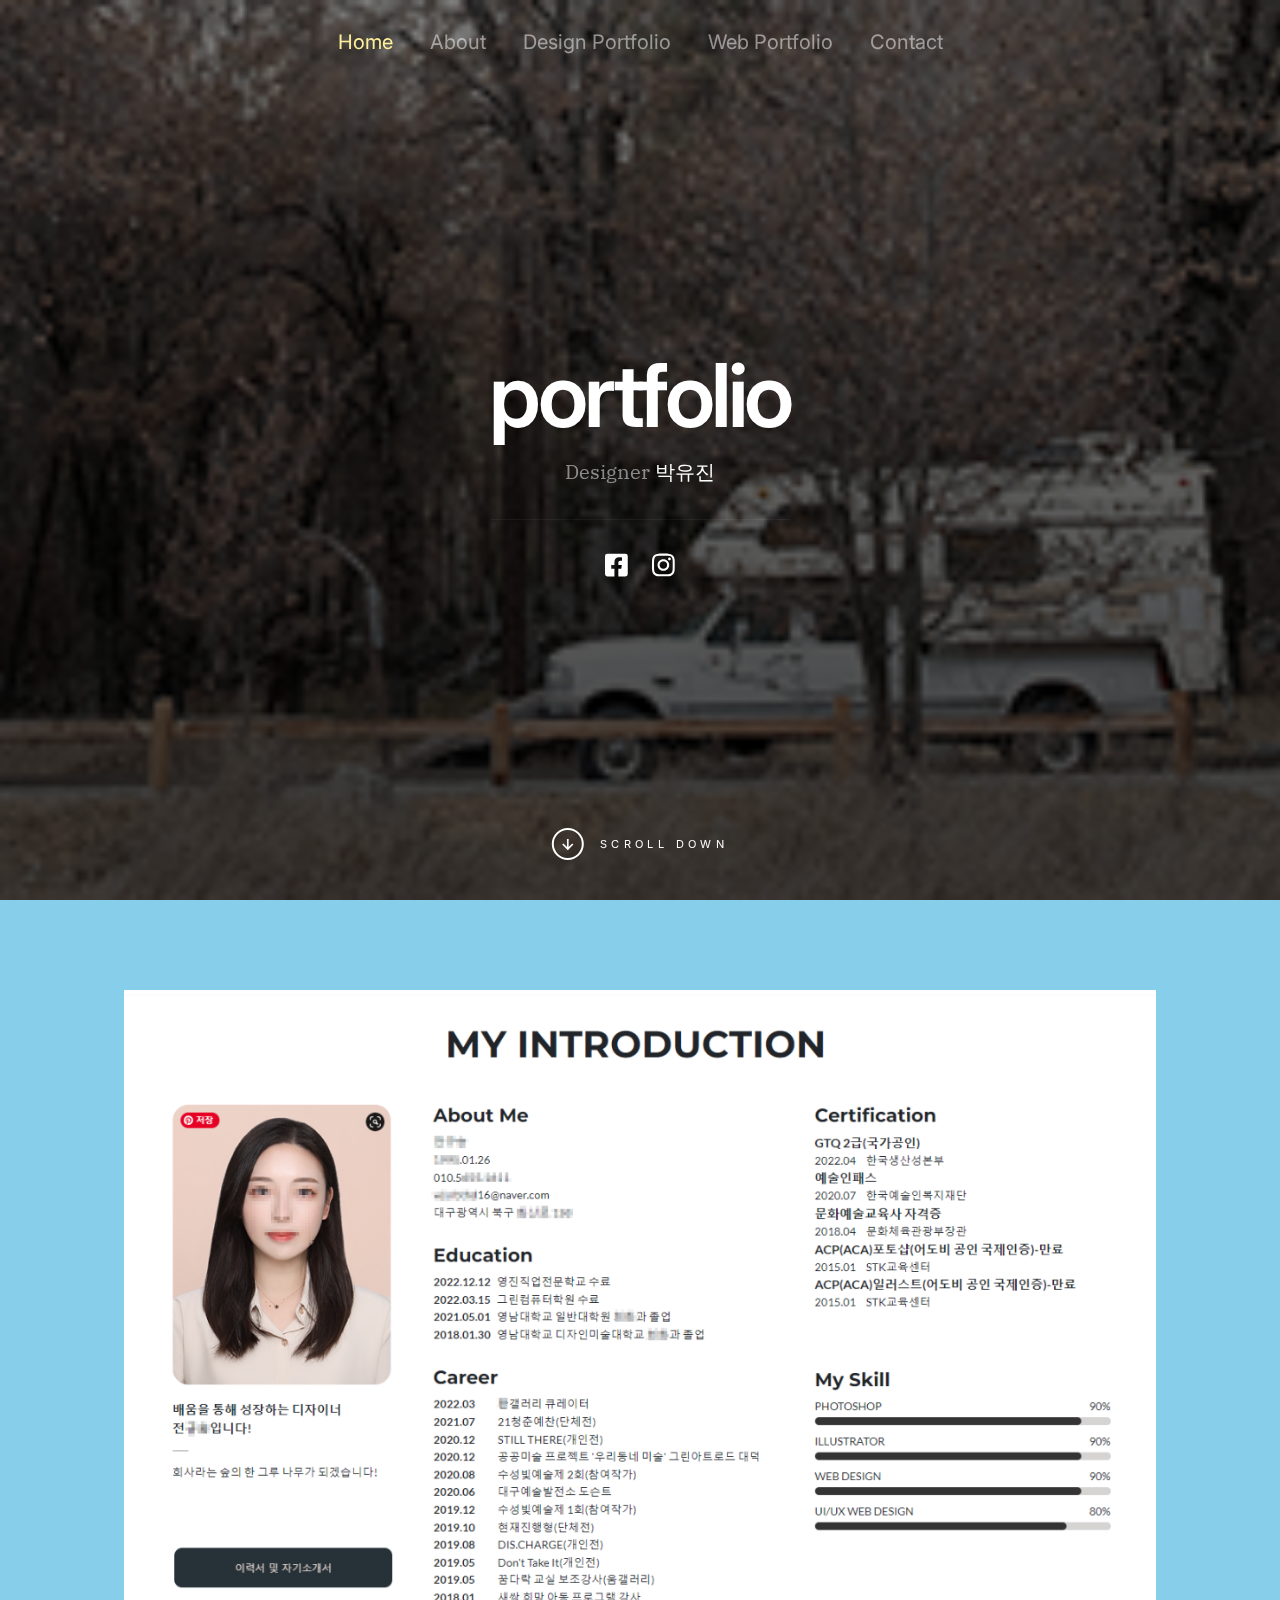
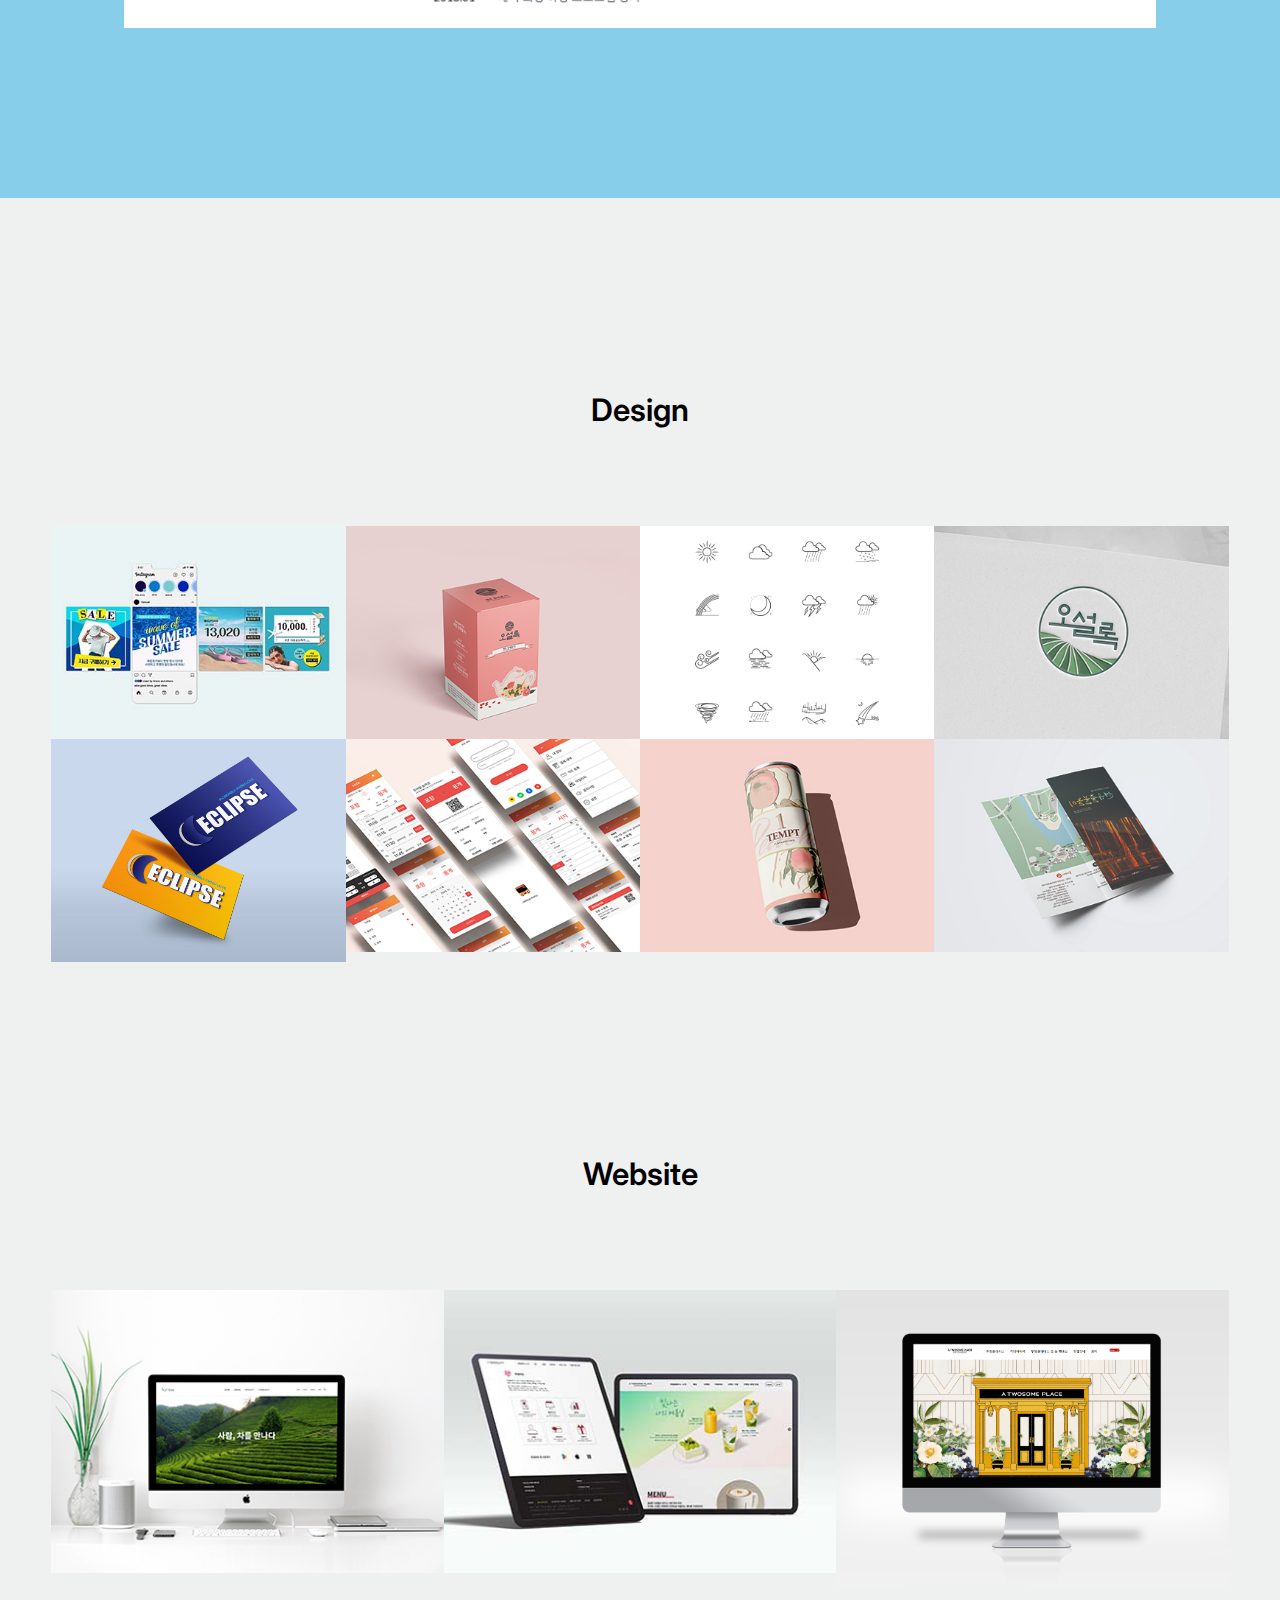
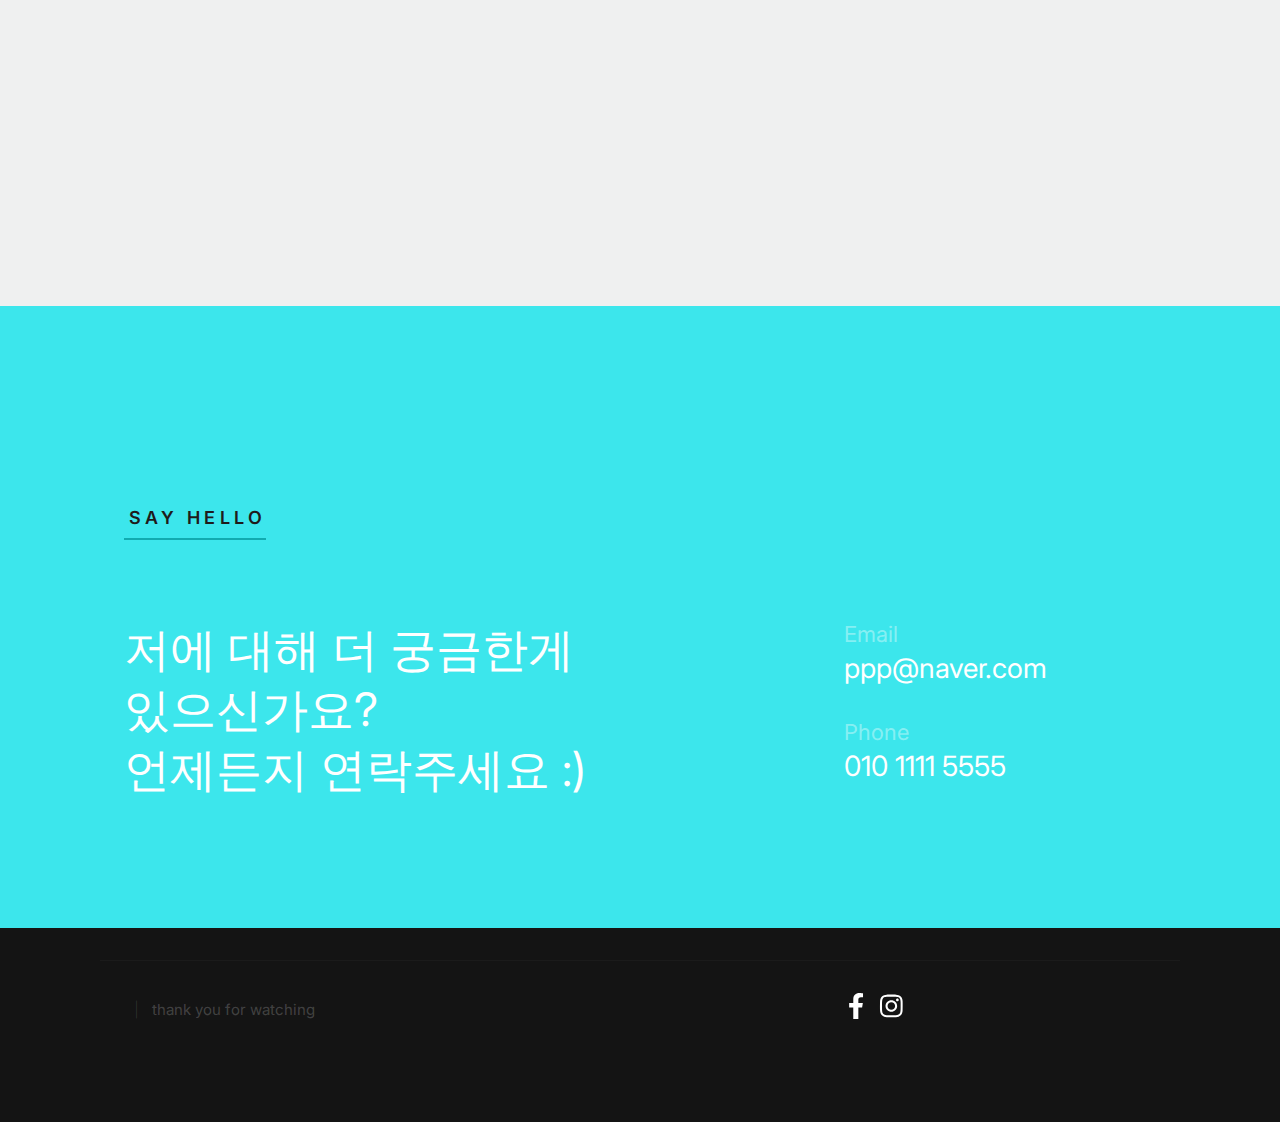
==== commit f629208f: "이름 수정" ====
--- a/index.html
+++ b/index.html
@@ -71,7 +71,7 @@
                 <div class="s-hero__content-about">
                     <h1 class="dancing">portfolio</h1>
                     <h3>
-                        Designer <a class="smoothscroll" href="#about">ooo oooooo</a>
+                        Designer <a class="smoothscroll" href="#about">박유진</a>
                     </h3>
 
                     <div class="s-hero__content-social">
